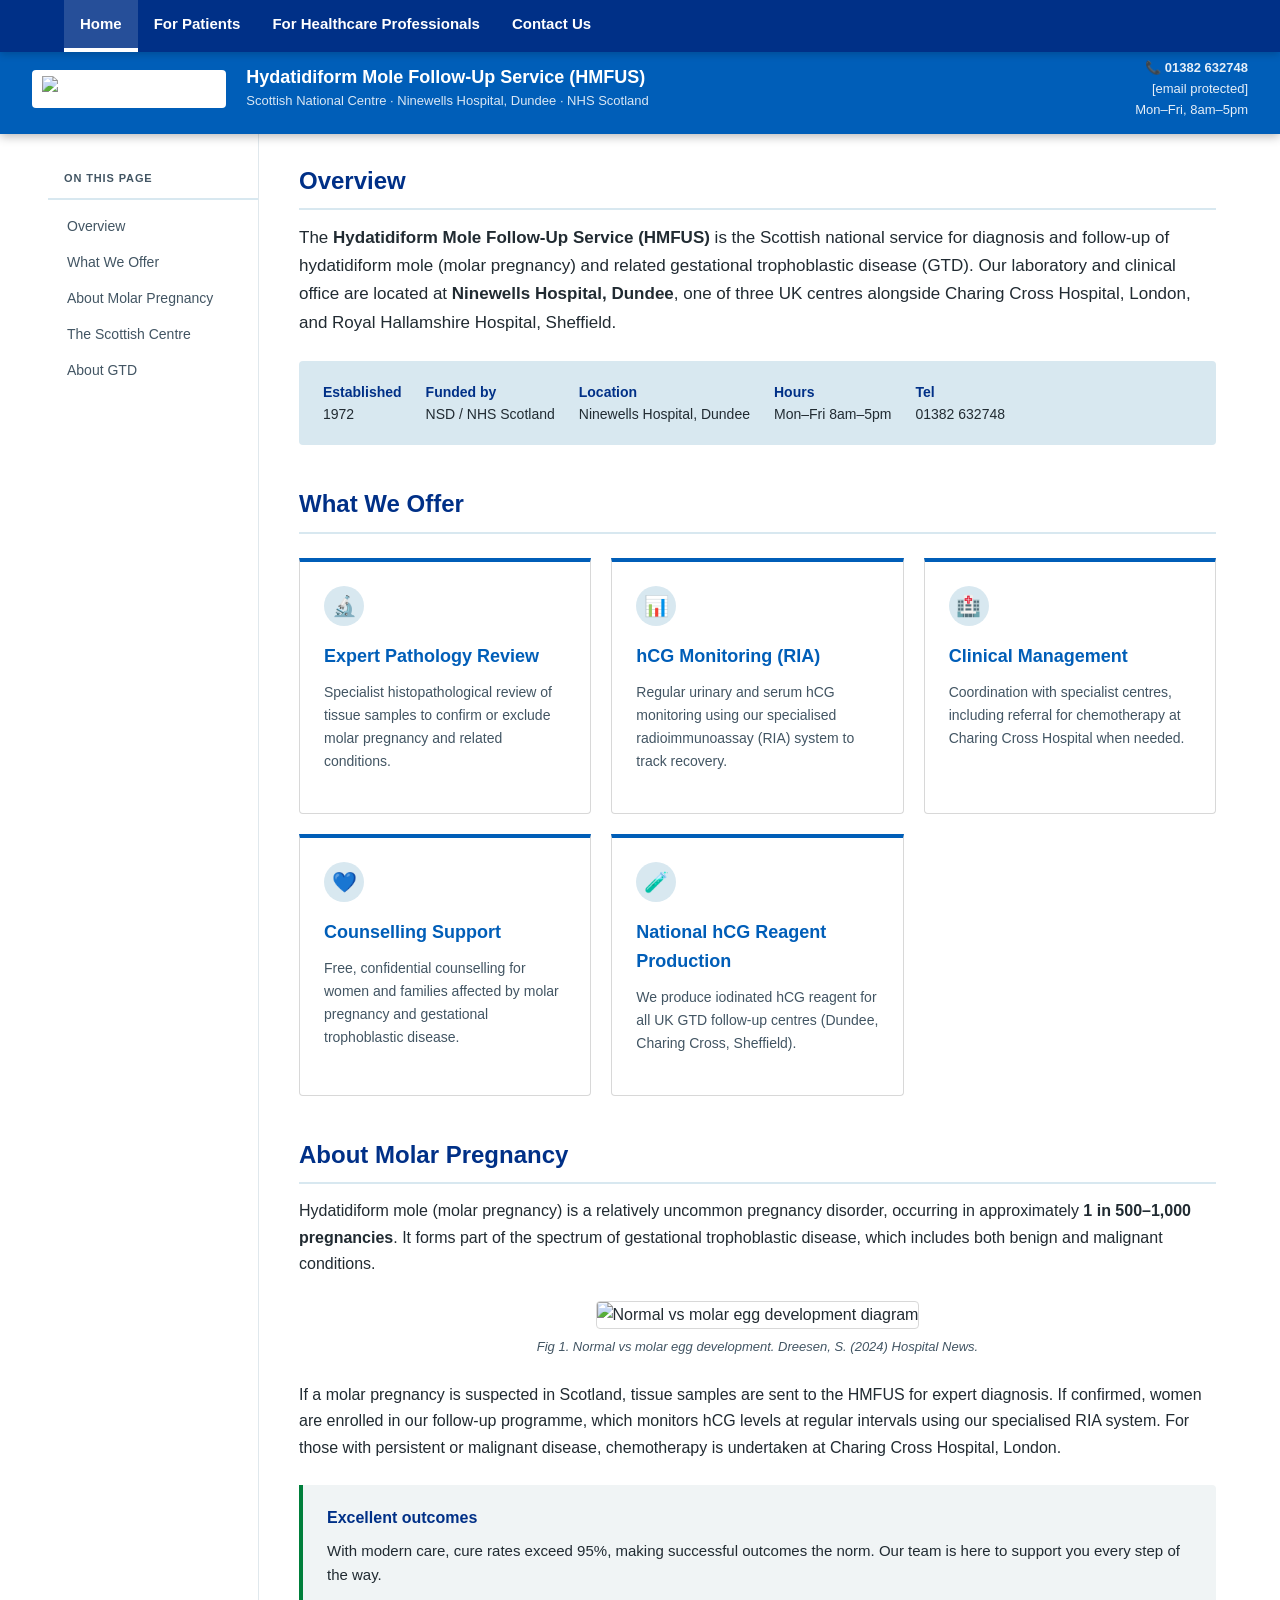
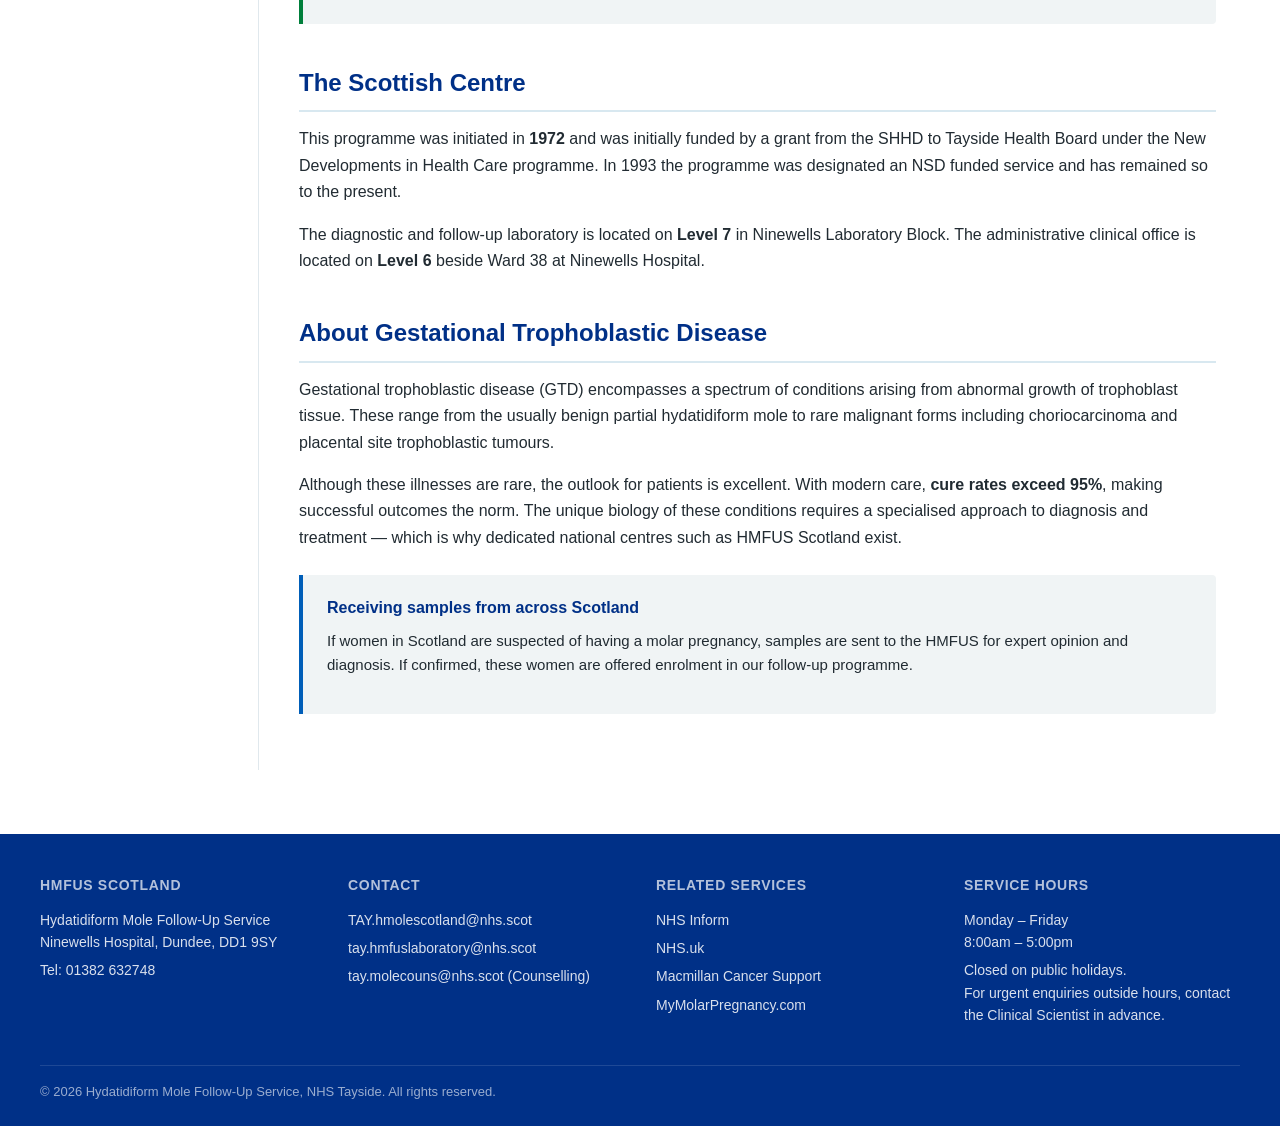
==== index.html @ 9d1f24ee "Add files via upload" ====
<!DOCTYPE html>
<html lang="en">
<head>
  <meta charset="UTF-8">
  <meta name="viewport" content="width=device-width, initial-scale=1.0">
  <title>Hydatidiform Mole Follow-Up Service (HMFUS) – NHS Scotland</title>
  <link rel="stylesheet" href="style.css">
  <style>
    body { padding-top: 0; }
    html, body { height: auto; overflow: auto; }

    /* ── FIXED HERO BANNER ── */
    .home-hero {
      position: fixed;
      top: 44px; /* sits below nav bar only */
      left: 0;
      right: 0;
      z-index: 200;
      background: var(--nhs-blue);
      color: white;
      padding: 14px 32px;
      display: flex;
      align-items: center;
      gap: 20px;
      box-shadow: 0 2px 10px rgba(0,0,0,0.3);
    }
    .home-hero__logo img {
      height: 52px;
      background: white;
      padding: 6px 10px;
      border-radius: 4px;
    }
    .home-hero__text h1 { font-size: 18px; font-weight: 700; line-height: 1.2; margin-bottom: 2px; }
    .home-hero__text p { font-size: 13px; opacity: 0.85; margin: 0; }
    .home-hero__contact {
      margin-left: auto;
      text-align: right;
      font-size: 13px;
      opacity: 0.9;
      white-space: nowrap;
    }
    .home-hero__contact a { color: white; text-decoration: none; }
    .home-hero__contact a:hover { text-decoration: underline; }

    /* Spacer below both fixed bars */
    .home-hero-spacer { height: 130px; }

    /* ── MAIN LAYOUT ── */
    .home-body {
      display: flex;
      align-items: flex-start;
      max-width: 1200px;
      margin: 0 auto;
      padding: 0 24px 64px 8px;
    }

    /* ── STICKY SIDENAV (same style as patients/professionals) ── */
    .home-sidenav {
      width: 210px;
      flex-shrink: 0;
      position: sticky;
      top: 150px; /* below fixed nav + hero */
      align-self: flex-start;
      padding: 20px 0;
    }
    .home-sidenav__label {
      font-size: 11px;
      font-weight: 700;
      text-transform: uppercase;
      letter-spacing: 0.08em;
      color: var(--nhs-dark-grey);
      padding: 0 16px 10px;
      border-bottom: 2px solid var(--nhs-light-blue);
      margin-bottom: 8px;
    }
    .home-sidenav a {
      display: block;
      padding: 9px 16px;
      font-size: 14px;
      font-weight: 500;
      color: var(--nhs-dark-grey);
      text-decoration: none;
      border-left: 3px solid transparent;
      transition: all 0.15s;
      line-height: 1.3;
    }
    .home-sidenav a:hover {
      color: var(--nhs-blue);
      background: var(--nhs-pale-grey);
      border-left-color: var(--nhs-light-blue);
    }
    .home-sidenav a.active {
      color: var(--nhs-blue);
      font-weight: 700;
      border-left-color: var(--nhs-blue);
      background: var(--nhs-light-blue);
    }

    /* ── SCROLLING CONTENT ── */
    .home-main {
      flex: 1;
      min-width: 0;
      padding: 32px 0 32px 40px;
      border-left: 1px solid #e0e8ed;
    }
    .home-main h2 {
      font-size: 24px;
      color: var(--nhs-dark-blue);
      font-weight: 700;
      margin: 40px 0 14px;
      padding-bottom: 8px;
      border-bottom: 2px solid var(--nhs-light-blue);
      scroll-margin-top: 160px;
    }
    .home-main h2:first-of-type { margin-top: 0; }
    .home-main p { margin-bottom: 16px; line-height: 1.65; }

    /* Mobile */
    @media (max-width: 860px) {
      .home-hero { top: 40px; padding: 12px 16px; flex-wrap: wrap; }
      .home-hero__logo img { height: 38px; }
      .home-hero__contact { display: none; }
      .home-hero-spacer { height: 120px; }
      .home-sidenav { display: none; }
      .home-body { padding: 0 16px 48px; }
      .home-main { padding: 24px 0; border-left: none; }
    }
  </style>
</head>
<body>

<div id="nhs-header-placeholder" data-page="index.html"></div>

<!-- FIXED HERO BANNER -->
<div class="home-hero">
  <div class="home-hero__logo">
    <img src="images/image1.png" alt="HMFUS Scotland logo">
  </div>
  <div class="home-hero__text">
    <h1>Hydatidiform Mole Follow-Up Service (HMFUS)</h1>
    <p>Scottish National Centre &middot; Ninewells Hospital, Dundee &middot; NHS Scotland</p>
  </div>
  <div class="home-hero__contact">
    <strong>📞 01382 632748</strong><br>
    <a href="/cdn-cgi/l/email-protection#3561746c1b5d585a595046565a4159545b51755b5d461b46565a41"><span class="__cf_email__" data-cfemail="2d796c740345404241485e4e4259414c43496d43455e035e4e4259">[email&#160;protected]</span></a><br>
    Mon–Fri, 8am–5pm
  </div>
</div>

<div class="home-hero-spacer"></div>

<div class="home-body">

  <!-- STICKY SIDENAV -->
  <nav class="home-sidenav">
    <div class="home-sidenav__label">On this page</div>
    <a href="#overview">Overview</a>
    <a href="#what-we-offer">What We Offer</a>
    <a href="#about-molar">About Molar Pregnancy</a>
    <a href="#scottish-centre">The Scottish Centre</a>
    <a href="#gtd">About GTD</a>
  </nav>

  <!-- SCROLLING CONTENT -->
  <main class="home-main">

    <h2 id="overview">Overview</h2>
    <p style="font-size:17px;">
      The <strong>Hydatidiform Mole Follow-Up Service (HMFUS)</strong> is the Scottish national service for diagnosis and follow-up of hydatidiform mole (molar pregnancy) and related gestational trophoblastic disease (GTD). Our laboratory and clinical office are located at <strong>Ninewells Hospital, Dundee</strong>, one of three UK centres alongside Charing Cross Hospital, London, and Royal Hallamshire Hospital, Sheffield.
    </p>

    <div class="nhs-info-strip">
      <div class="nhs-info-strip__item"><strong>Established</strong> 1972</div>
      <div class="nhs-info-strip__item"><strong>Funded by</strong> NSD / NHS Scotland</div>
      <div class="nhs-info-strip__item"><strong>Location</strong> Ninewells Hospital, Dundee</div>
      <div class="nhs-info-strip__item"><strong>Hours</strong> Mon–Fri 8am–5pm</div>
      <div class="nhs-info-strip__item"><strong>Tel</strong> 01382 632748</div>
    </div>

    <h2 id="what-we-offer">What We Offer</h2>
    <div class="nhs-card-grid">
      <div class="nhs-card">
        <div class="nhs-card__icon">🔬</div>
        <h3>Expert Pathology Review</h3>
        <p>Specialist histopathological review of tissue samples to confirm or exclude molar pregnancy and related conditions.</p>
      </div>
      <div class="nhs-card">
        <div class="nhs-card__icon">📊</div>
        <h3>hCG Monitoring (RIA)</h3>
        <p>Regular urinary and serum hCG monitoring using our specialised radioimmunoassay (RIA) system to track recovery.</p>
      </div>
      <div class="nhs-card">
        <div class="nhs-card__icon">🏥</div>
        <h3>Clinical Management</h3>
        <p>Coordination with specialist centres, including referral for chemotherapy at Charing Cross Hospital when needed.</p>
      </div>
      <div class="nhs-card">
        <div class="nhs-card__icon">💙</div>
        <h3>Counselling Support</h3>
        <p>Free, confidential counselling for women and families affected by molar pregnancy and gestational trophoblastic disease.</p>
      </div>
      <div class="nhs-card">
        <div class="nhs-card__icon">🧪</div>
        <h3>National hCG Reagent Production</h3>
        <p>We produce iodinated hCG reagent for all UK GTD follow-up centres (Dundee, Charing Cross, Sheffield).</p>
      </div>
    </div>

    <h2 id="about-molar">About Molar Pregnancy</h2>
    <p>Hydatidiform mole (molar pregnancy) is a relatively uncommon pregnancy disorder, occurring in approximately <strong>1 in 500–1,000 pregnancies</strong>. It forms part of the spectrum of gestational trophoblastic disease, which includes both benign and malignant conditions.</p>

    <div class="nhs-image-block">
      <figure>
        <img src="images/image2.png" alt="Normal vs molar egg development diagram" style="max-width:560px;">
        <figcaption>Fig 1. Normal vs molar egg development. <em>Dreesen, S. (2024) Hospital News.</em></figcaption>
      </figure>
    </div>

    <p>If a molar pregnancy is suspected in Scotland, tissue samples are sent to the HMFUS for expert diagnosis. If confirmed, women are enrolled in our follow-up programme, which monitors hCG levels at regular intervals using our specialised RIA system. For those with persistent or malignant disease, chemotherapy is undertaken at Charing Cross Hospital, London.</p>

    <div class="nhs-callout nhs-callout--green">
      <h4>Excellent outcomes</h4>
      <p>With modern care, cure rates exceed 95%, making successful outcomes the norm. Our team is here to support you every step of the way.</p>
    </div>

    <h2 id="scottish-centre">The Scottish Centre</h2>
    <p>This programme was initiated in <strong>1972</strong> and was initially funded by a grant from the SHHD to Tayside Health Board under the New Developments in Health Care programme. In 1993 the programme was designated an NSD funded service and has remained so to the present.</p>
    <p>The diagnostic and follow-up laboratory is located on <strong>Level 7</strong> in Ninewells Laboratory Block. The administrative clinical office is located on <strong>Level 6</strong> beside Ward 38 at Ninewells Hospital.</p>

    <h2 id="gtd">About Gestational Trophoblastic Disease</h2>
    <p>Gestational trophoblastic disease (GTD) encompasses a spectrum of conditions arising from abnormal growth of trophoblast tissue. These range from the usually benign partial hydatidiform mole to rare malignant forms including choriocarcinoma and placental site trophoblastic tumours.</p>
    <p>Although these illnesses are rare, the outlook for patients is excellent. With modern care, <strong>cure rates exceed 95%</strong>, making successful outcomes the norm. The unique biology of these conditions requires a specialised approach to diagnosis and treatment — which is why dedicated national centres such as HMFUS Scotland exist.</p>

    <div class="nhs-callout">
      <h4>Receiving samples from across Scotland</h4>
      <p>If women in Scotland are suspected of having a molar pregnancy, samples are sent to the HMFUS for expert opinion and diagnosis. If confirmed, these women are offered enrolment in our follow-up programme.</p>
    </div>

  </main>
</div>

<div id="nhs-footer-placeholder"></div>
<script data-cfasync="false" src="/cdn-cgi/scripts/5c5dd728/cloudflare-static/email-decode.min.js"></script><script src="components.js"></script>

<script>
  // Adjust spacer to match actual fixed nav + hero height
  function adjustHeroSpacer() {
    var nav = document.getElementById('nhs-header-placeholder');
    var hero = document.querySelector('.home-hero');
    var spacer = document.querySelector('.home-hero-spacer');
    if (nav && hero && spacer) spacer.style.height = (nav.offsetHeight + hero.offsetHeight) + 'px';
  }
  window.addEventListener('load', adjustHeroSpacer);
  window.addEventListener('resize', adjustHeroSpacer);

  // Scroll-spy
  (function() {
    var sections = ['overview','what-we-offer','about-molar','scottish-centre','gtd'];
    var navLinks = {};
    sections.forEach(function(id) {
      navLinks[id] = document.querySelector('.home-sidenav a[href="#' + id + '"]');
    });
    function onScroll() {
      var offset = 170;
      var current = sections[0];
      sections.forEach(function(id) {
        var el = document.getElementById(id);
        if (el && el.getBoundingClientRect().top <= offset) current = id;
      });
      sections.forEach(function(id) {
        if (navLi
---- style.css ----
/* NHS-style design for HMFUS */
:root {
  --nhs-blue: #005eb8;
  --nhs-dark-blue: #003087;
  --nhs-mid-blue: #0072ce;
  --nhs-light-blue: #d8e8f0;
  --nhs-green: #007f3b;
  --nhs-white: #ffffff;
  --nhs-pale-grey: #f0f4f5;
  --nhs-mid-grey: #aeb7bd;
  --nhs-dark-grey: #425563;
  --nhs-black: #212b32;
  --font: 'Frutiger', 'Arial', sans-serif;
}

* { box-sizing: border-box; margin: 0; padding: 0; }

body {
  font-family: var(--font);
  font-size: 16px;
  line-height: 1.6;
  color: var(--nhs-black);
  background: var(--nhs-white);
  padding-top: 112px; /* clears the fixed header+nav on all pages */
}

/* ── FIXED HEADER WRAPPER (applies to all pages) ── */
#nhs-header-placeholder {
  position: fixed;
  top: 0;
  left: 0;
  right: 0;
  z-index: 1000;
  box-shadow: 0 2px 8px rgba(0,0,0,0.2);
}

/* ── TOP HEADER ── */
.nhs-header {
  background: var(--nhs-blue);
  padding: 0;
}
.nhs-header__inner {
  max-width: 1200px;
  margin: 0 auto;
  padding: 12px 24px;
  display: flex;
  align-items: center;
  justify-content: space-between;
  flex-wrap: wrap;
  gap: 12px;
}
.nhs-header__logo img {
  height: 48px;
  width: auto;
}
.nhs-header__org-name {
  color: white;
  font-size: 22px;
  font-weight: 700;
  line-height: 1.2;
  text-decoration: none;
}
.nhs-header__org-name span {
  display: block;
  font-size: 13px;
  font-weight: 400;
  opacity: 0.85;
}
.nhs-header__contact {
  color: white;
  font-size: 13px;
  text-align: right;
  opacity: 0.9;
}
.nhs-header__contact a {
  color: white;
  text-decoration: none;
}
.nhs-header__contact a:hover { text-decoration: underline; }

/* ── NAV ── */
.nhs-nav {
  background: var(--nhs-dark-blue);
}
.nhs-nav__inner {
  max-width: 1200px;
  margin: 0 auto;
  padding: 0 24px;
  display: flex;
  flex-wrap: wrap;
  gap: 0;
}
.nhs-nav a {
  color: white;
  text-decoration: none;
  font-size: 15px;
  font-weight: 600;
  padding: 12px 16px;
  display: inline-block;
  border-bottom: 4px solid transparent;
  transition: background 0.15s, border-color 0.15s;
}
.nhs-nav a:hover {
  background: rgba(255,255,255,0.1);
  border-bottom-color: rgba(255,255,255,0.5);
}
.nhs-nav a.active {
  background: rgba(255,255,255,0.15);
  border-bottom-color: white;
}

/* Sub-nav for inner pages */
.nhs-subnav {
  background: var(--nhs-light-blue);
  border-bottom: 2px solid var(--nhs-blue);
}
/* Pages with a subnav need extra padding to clear it (~44px subnav height) */
.nhs-subnav + .nhs-breadcrumb,
.nhs-subnav ~ .nhs-breadcrumb {
  margin-top: 44px;
}
.nhs-subnav__inner {
  max-width: 1200px;
  margin: 0 auto;
  padding: 0 24px;
  display: flex;
  flex-wrap: wrap;
}
.nhs-subnav a {
  color: var(--nhs-dark-blue);
  text-decoration: none;
  font-size: 14px;
  font-weight: 600;
  padding: 10px 14px;
  display: inline-block;
  border-bottom: 3px solid transparent;
}
.nhs-subnav a:hover { border-bottom-color: var(--nhs-blue); }
.nhs-subnav a.active { border-bottom-color: var(--nhs-blue); color: var(--nhs-blue); }

/* ── HERO BANNER ── */
.nhs-hero {
  background: var(--nhs-blue);
  color: white;
  padding: 48px 24px;
}
.nhs-hero__inner {
  max-width: 1200px;
  margin: 0 auto;
  display: grid;
  grid-template-columns: 1fr auto;
  gap: 32px;
  align-items: center;
}
.nhs-hero h1 {
  font-size: 36px;
  font-weight: 700;
  line-height: 1.2;
  margin-bottom: 12px;
}
.nhs-hero p {
  font-size: 18px;
  opacity: 0.9;
  max-width: 600px;
}
.nhs-hero__logo-box img {
  max-width: 240px;
  background: white;
  padding: 12px;
  border-radius: 4px;
}

/* ── PAGE CONTENT ── */
.nhs-page-header {
  background: var(--nhs-pale-grey);
  border-bottom: 4px solid var(--nhs-blue);
  padding: 32px 24px;
}
.nhs-page-header__inner {
  max-width: 1200px;
  margin: 0 auto;
}
.nhs-page-header h1 {
  font-size: 32px;
  color: var(--nhs-dark-blue);
  font-weight: 700;
}

.nhs-breadcrumb {
  background: var(--nhs-white);
  border-bottom: 1px solid #d8d8d8;
  padding: 8px 24px;
  font-size: 14px;
}
.nhs-breadcrumb__inner {
  max-width: 1200px;
  margin: 0 auto;
}
.nhs-breadcrumb a { color: var(--nhs-blue); text-decoration: none; }
.nhs-breadcrumb a:hover { text-decoration: underline; }
.nhs-breadcrumb span { color: var(--nhs-dark-grey); margin: 0 6px; }

/* ── MAIN LAYOUT ── */
.nhs-main {
  max-width: 1200px;
  margin: 0 auto;
  padding: 40px 16px 64px 0;
}
.nhs-main--two-col {
  display: grid;
  grid-template-columns: 1fr 280px;
  gap: 40px;
}
.nhs-sidebar {
  position: sticky;
  top: 24px;
  align-self: start;
}

/* ── CONTENT ELEMENTS ── */
.nhs-main h2 {
  font-size: 24px;
  color: var(--nhs-dark-blue);
  font-weight: 700;
  margin: 32px 0 12px;
  padding-bottom: 8px;
  border-bottom: 2px solid var(--nhs-light-blue);
}
.nhs-main h3 {
  font-size: 20px;
  color: var(--nhs-dark-blue);
  font-weight: 700;
  margin: 24px 0 10px;
}
.nhs-main h4 {
  font-size: 17px;
  font-weight: 700;
  margin: 20px 0 8px;
}
.nhs-main p { margin-bottom: 16px; }
.nhs-main ul, .nhs-main ol {
  margin: 0 0 16px 24px;
}
.nhs-main li { margin-bottom: 6px; }

/* ── CARDS ── */
.nhs-card-grid {
  display: grid;
  grid-template-columns: repeat(auto-fill, minmax(280px, 1fr));
  gap: 20px;
  margin: 24px 0;
}
.nhs-card {
  background: var(--nhs-white);
  border: 1px solid #d8d8d8;
  border-top: 4px solid var(--nhs-blue);
  padding: 24px;
  border-radius: 0 0 4px 4px;
  text-decoration: none;
  color: inherit;
  display: block;
  transition: box-shadow 0.2s;
}
.nhs-card:hover { box-shadow: 0 4px 16px rgba(0,0,0,0.12); }
.nhs-card h3 {
  color: var(--nhs-blue);
  font-size: 18px;
  margin: 0 0 10px;
  border: none;
  padding: 0;
}
.nhs-card p { font-size: 14px; margin: 0; color: var(--nhs-dark-grey); }
.nhs-card .nhs-card__arrow {
  display: inline-block;
  margin-top: 12px;
  color: var(--nhs-blue);
  font-weight: 700;
  font-size: 14px;
}
.nhs-card__icon {
  width: 40px;
  height: 40px;
  background: var(--nhs-light-blue);
  border-radius: 50%;
  display: flex;
  align-items: center;
  justify-content: center;
  margin-bottom: 16px;
  font-size: 20px;
}

/* ── CALLOUT BOXES ── */
.nhs-callout {
  background: var(--nhs-pale-grey);
  border-left: 4px solid var(--nhs-blue);
  padding: 20px 24px;
  margin: 24px 0;
  border-radius: 0 4px 4px 0;
}
.nhs-callout--green { border-left-color: var(--nhs-green); }
.nhs-callout--yellow { border-left-color: #ffb81c; }
.nhs-callout h4 { margin: 0 0 8px; color: var(--nhs-dark-blue); }
.nhs-callout p { margin: 0; font-size: 15px; }

/* ── INFO STRIP ── */
.nhs-info-strip {
  background: var(--nhs-light-blue);
  padding: 20px 24px;
  margin: 24px 0;
  border-radius: 4px;
  display: flex;
  gap: 24px;
  flex-wrap: wrap;
}
.nhs-info-strip__item {
  font-size: 14px;
}
.nhs-info-strip__item strong { display: block; color: var(--nhs-dark-blue); }

/* ── TABLE ── */
.nhs-table { width: 100%; border-collapse: collapse; margin: 20px 0; font-size: 15px; }
.nhs-table th {
  background: var(--nhs-blue);
  color: white;
  text-align: left;
  padding: 10px 14px;
  font-weight: 600;
}
.nhs-table td { padding: 10px 14px; border-bottom: 1px solid #d8d8d8; }
.nhs-table tr:nth-child(even) td { background: var(--nhs-pale-grey); }

/* ── IMAGES ── */
.nhs-image-block {
  margin: 24px 0;
  text-align: center;
}
.nhs-image-block img {
  max-width: 100%;
  border: 1px solid #d8d8d8;
  border-radius: 4px;
}
.nhs-image-block figcaption {
  font-size: 13px;
  color: var(--nhs-dark-grey);
  margin-top: 8px;
  font-style: italic;
}
.nhs-image-row {
  display: flex;
  gap: 16px;
  margin: 24px 0;
  justify-content: center;
  flex-wrap: wrap;
}
.nhs-image-row figure {
  flex: 1;
  min-width: 220px;
  max-width: 320px;
  text-align: center;
}
.nhs-image-row img {
  width: 100%;
  border: 1px solid #d8d8d8;
  border-radius: 4px;
}
.nhs-image-row figcaption { font-size: 13px; color: var(--nhs-dark-grey); font-style: italic; margin-top: 6px; }

/* ── SIDEBAR WIDGETS ── */
.nhs-sidebar-box {
  background: var(--nhs-pale-grey);
  border: 1px solid #d8d8d8;
  border-top: 4px solid var(--nhs-blue);
  padding: 20px;
  margin-bottom: 20px;
  border-radius: 0 0 4px 4px;
}
.nhs-sidebar-box h3 {
  font-size: 16px;
  color: var(--nhs-dark-blue);
  margin: 0 0 12px;
  border: none;
  padding: 0;
}
.nhs-sidebar-box ul { margin: 0; padding-left: 18px; }
.nhs-sidebar-box li { font-size: 14px; margin-bottom: 8px; }
.nhs-sidebar-box a { color: var(--nhs-blue); text-decoration: none; }
.nhs-sidebar-box a:hover { text-decoration: underline; }
.nhs-sidebar-box p { font-size: 14px; margin-bottom: 8px; }
.nhs-sidebar-box strong { color: var(--nhs-dark-blue); }

/* ── FAQ ACCORDION ── */
.nhs-faq { margin: 16px 0; }
.nhs-faq details {
  border: 1px solid #d8d8d8;
  border-radius: 4px;
  margin-bottom: 8px;
  overflow: hidden;
}
.nhs-faq summary {
  background: var(--nhs-pale-grey);
  padding: 14px 20px;
  cursor: pointer;
  font-weight: 600;
  font-size: 15px;
  color: var(--nhs-dark-blue);
  list-style: none;
  display: flex;
  justify-content: space-between;
  align-items: center;
}
.nhs-faq summary::after { content: '+'; font-size: 20px; color: var(--nhs-blue); }
.nhs-faq details[open] summary::after { content: '−'; }
.nhs-faq summary:hover { background: var(--nhs-light-blue); }
.nhs-faq .faq-answer { padding: 16px 20px; font-size: 15px; }
.nhs-faq .faq-answer p { margin-bottom: 10px; }
.nhs-faq .faq-answer ul { padding-left: 20px; }

/* ── PAGE-ON-PAGE NAV ── */
.nhs-contents {
  background: var(--nhs-pale-grey);
  border: 1px solid #d8d8d8;
  padding: 20px 24px;
  margin-bottom: 32px;
  border-radius: 4px;
  display: inline-block;
  min-width: 280px;
}
.nhs-contents h2 { font-size: 16px; margin: 0 0 10px; border: none; padding: 0; }
.nhs-contents ol { padding-left: 20px; margin: 0; }
.nhs-contents li { font-size: 14px; margin-bottom: 5px; }
.nhs-contents a { color: var(--nhs-blue); text-decoration: none; }
.nhs-contents a:hover { text-decoration: underline; }

/* ── FOOTER ── */
.nhs-footer {
  background: var(--nhs-dark-blue);
  color: white;
  padding: 40px 24px 24px;
  margin-top: 0;
}
.nhs-footer__inner {
  max-width: 1200px;
  margin: 0 auto;
  display: grid;
  grid-template-columns: repeat(auto-fill, minmax(220px, 1fr));
  gap: 32px;
  margin-bottom: 32px;
}
.nhs-footer h4 { font-size: 14px; text-transform: uppercase; letter-spacing: 0.05em; opacity: 0.7; margin-bottom: 12px; }
.nhs-footer p { font-size: 14px; opacity: 0.85; line-height: 1.6; margin-bottom: 6px; }
.nhs-footer a { color: white; font-size: 14px; text-decoration: none; opacity: 0.85; display: block; margin-bottom: 6px; }
.nhs-footer a:hover { opacity: 1; text-decoration: underline; }
.nhs-footer__bottom {
  border-top: 1px solid rgba(255,255,255,0.2);
  padding-top: 16px;
  font-size: 13px;
  opacity: 0.6;
  max-width: 1200px;
  margin: 0 auto;
}

/* ── TAGS ── */
.nhs-tag {
  display: inline-block;
  background: var(--nhs-blue);
  color: white;
  font-size: 12px;
  font-weight: 700;
  padding: 2px 10px;
  border-radius: 2px;
  text-transform: uppercase;
  letter-spacing: 0.05em;
  margin-right: 8px;
}
.nhs-tag--green { background: var(--nhs-green); }

/* ── RESPONSIVE ── */
@media (max-width: 768px) {
  .nhs-hero__inner { grid-template-columns: 1fr; }
  .nhs-hero__logo-box { display: none; }
  .nhs-main--two-col { grid-template-columns: 1fr; }
  .nhs-sidebar { position: static; }
  .nhs-hero h1 { font-size: 26px; }
  .nhs-header__inner { flex-direction: column; align-items: flex-start; }
  .nhs-header__contact { text-align: left; }
}
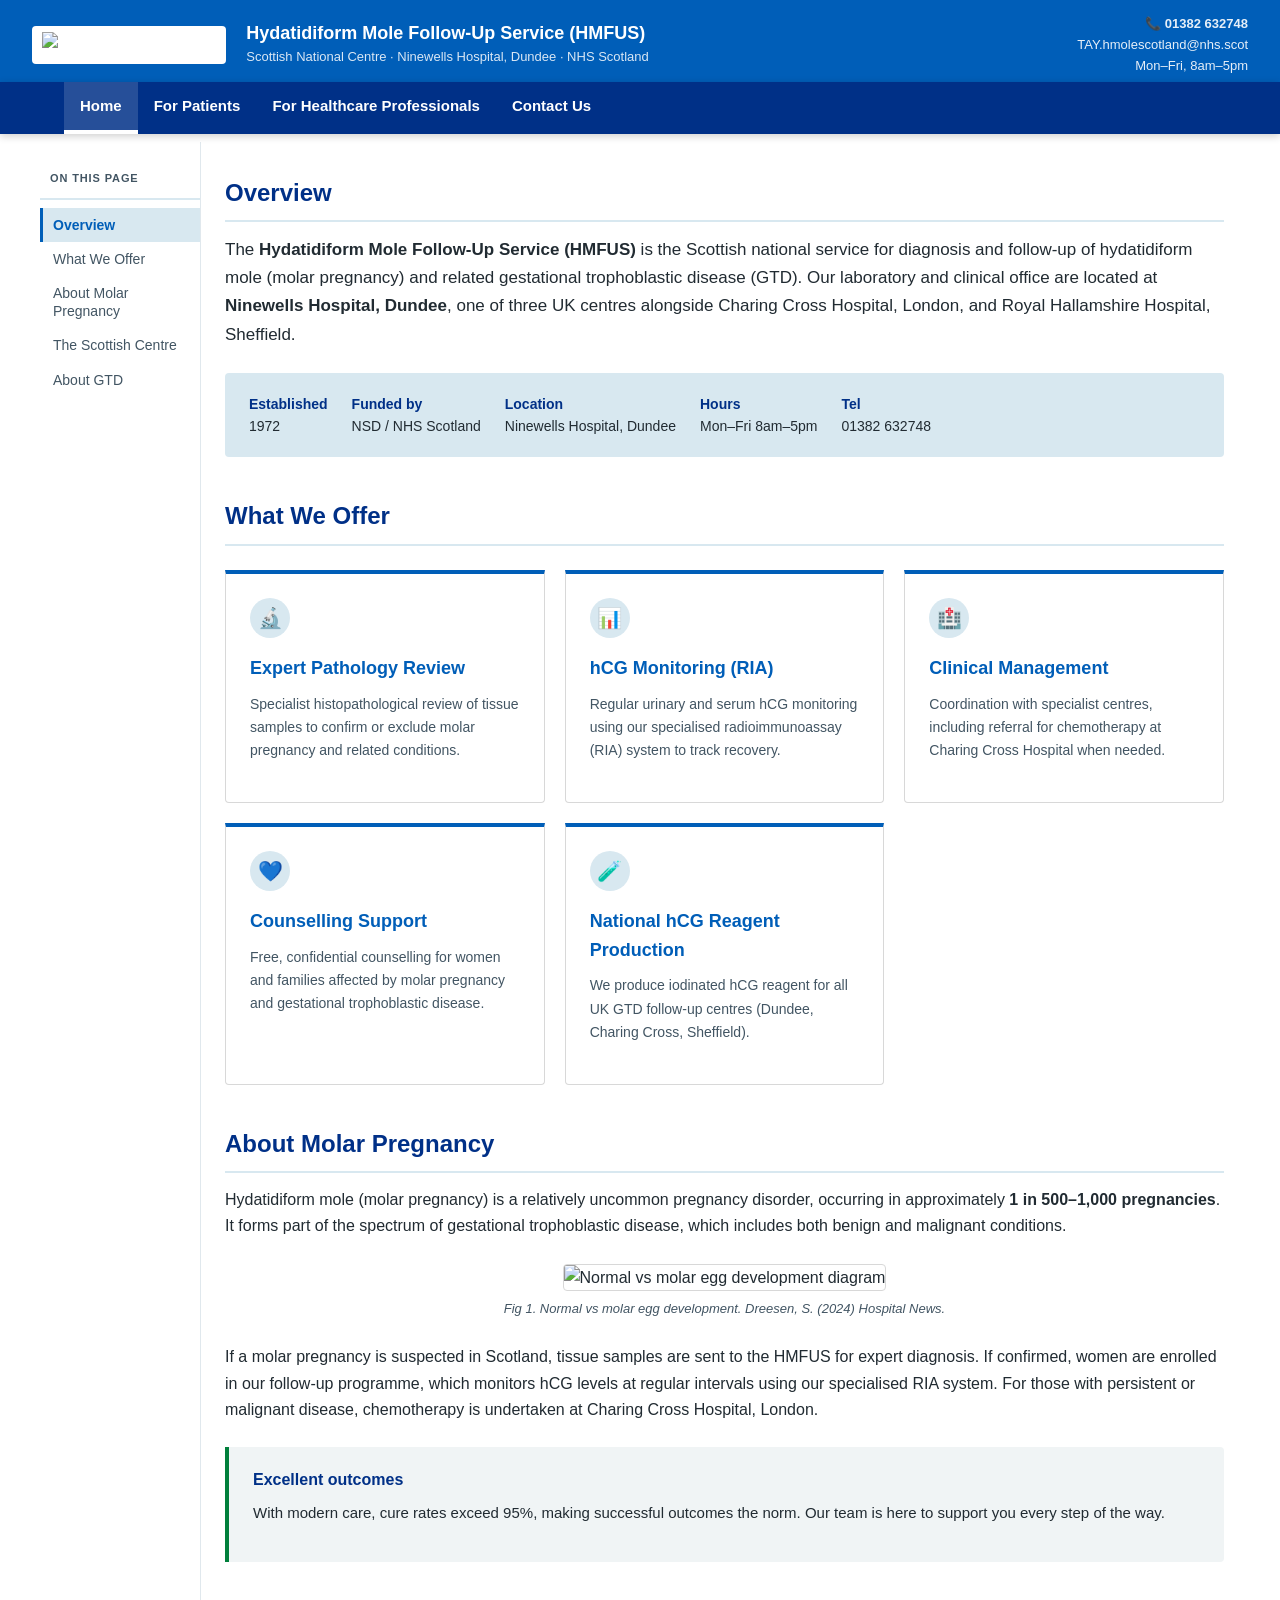
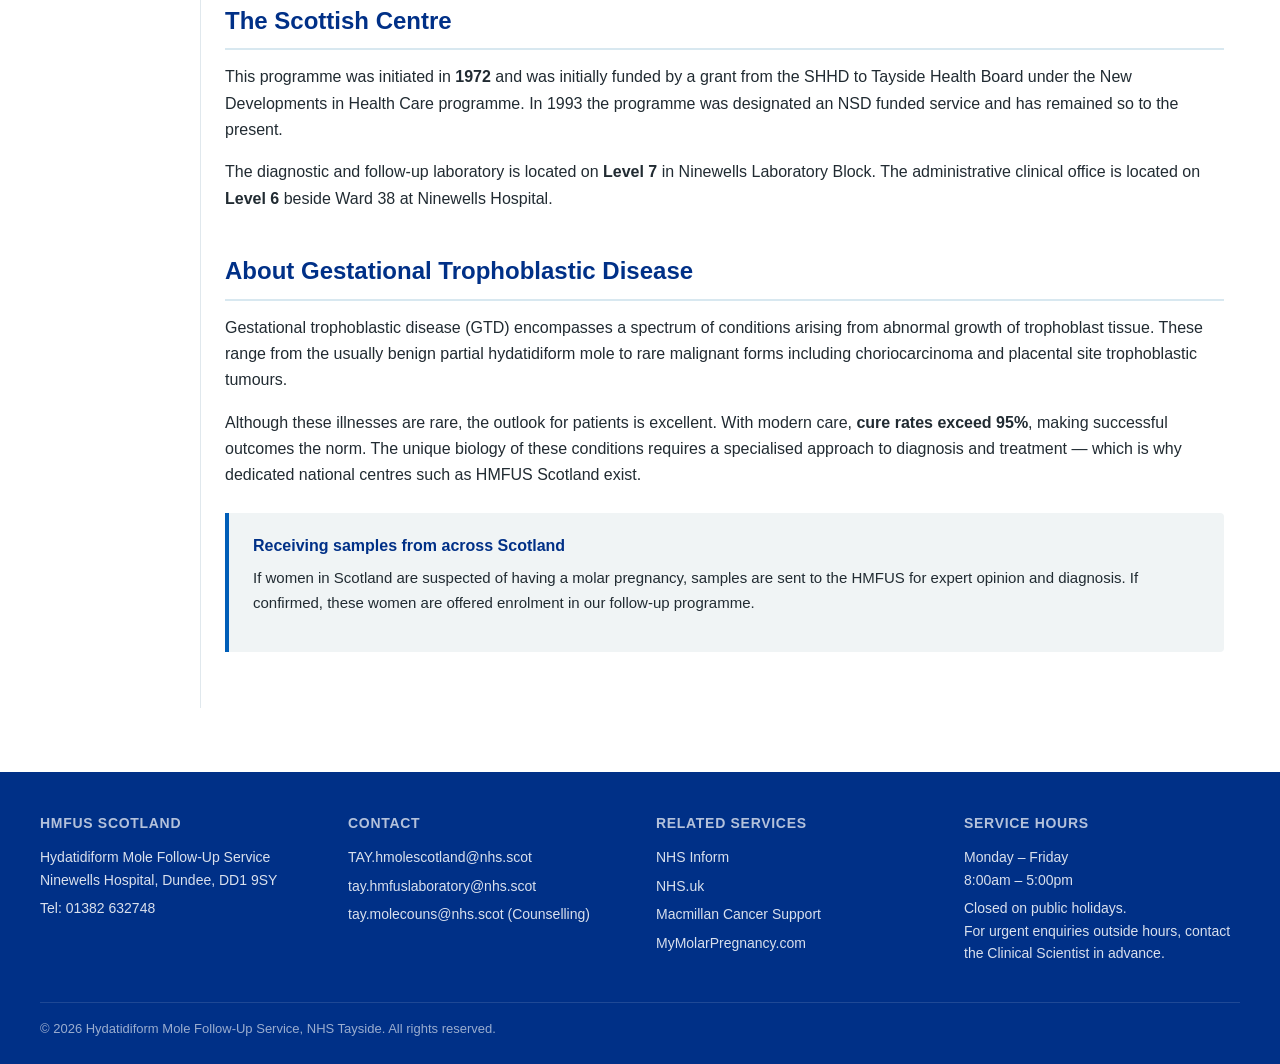
==== commit 36cac523: "Add files via upload" ====
--- a/index.html
+++ b/index.html
@@ -9,20 +9,20 @@
     body { padding-top: 0; }
     html, body { height: auto; overflow: auto; }
 
-    /* ── FIXED HERO BANNER ── */
+    /* ── HERO: fixed at very top ── */
     .home-hero {
       position: fixed;
-      top: 44px; /* sits below nav bar only */
+      top: 0;
       left: 0;
       right: 0;
-      z-index: 200;
+      z-index: 300;
       background: var(--nhs-blue);
       color: white;
       padding: 14px 32px;
       display: flex;
       align-items: center;
       gap: 20px;
-      box-shadow: 0 2px 10px rgba(0,0,0,0.3);
+      box-shadow: 0 2px 10px rgba(0,0,0,0.25);
     }
     .home-hero__logo img {
       height: 52px;
@@ -31,7 +31,7 @@
       border-radius: 4px;
     }
     .home-hero__text h1 { font-size: 18px; font-weight: 700; line-height: 1.2; margin-bottom: 2px; }
-    .home-hero__text p { font-size: 13px; opacity: 0.85; margin: 0; }
+    .home-hero__text p  { font-size: 13px; opacity: 0.85; margin: 0; }
     .home-hero__contact {
       margin-left: auto;
       text-align: right;
@@ -42,24 +42,31 @@
     .home-hero__contact a { color: white; text-decoration: none; }
     .home-hero__contact a:hover { text-decoration: underline; }
 
-    /* Spacer below both fixed bars */
+    /* ── NAV: fixed just below the hero ── */
+    /* The #nhs-header-placeholder is fixed by style.css, but on homepage
+       we need it below the hero. Override its top here. */
+    #nhs-header-placeholder {
+      top: 82px !important; /* hero height approx */
+    }
+
+    /* Spacer: hero + nav combined */
     .home-hero-spacer { height: 130px; }
 
-    /* ── MAIN LAYOUT ── */
+    /* ── LAYOUT ── */
     .home-body {
       display: flex;
       align-items: flex-start;
       max-width: 1200px;
       margin: 0 auto;
-      padding: 0 24px 64px 8px;
-    }
-
-    /* ── STICKY SIDENAV (same style as patients/professionals) ── */
+      padding: 0 16px 64px 0;
+    }
+
+    /* Sticky sidenav */
     .home-sidenav {
-      width: 210px;
+      width: 160px;
       flex-shrink: 0;
       position: sticky;
-      top: 150px; /* below fixed nav + hero */
+      top: 150px;
       align-self: flex-start;
       padding: 20px 0;
     }
@@ -69,13 +76,13 @@
       text-transform: uppercase;
       letter-spacing: 0.08em;
       color: var(--nhs-dark-grey);
-      padding: 0 16px 10px;
+      padding: 0 10px 10px;
       border-bottom: 2px solid var(--nhs-light-blue);
       margin-bottom: 8px;
     }
     .home-sidenav a {
       display: block;
-      padding: 9px 16px;
+      padding: 8px 10px;
       font-size: 14px;
       font-weight: 500;
       color: var(--nhs-dark-grey);
@@ -96,11 +103,11 @@
       background: var(--nhs-light-blue);
     }
 
-    /* ── SCROLLING CONTENT ── */
+    /* Main content */
     .home-main {
       flex: 1;
       min-width: 0;
-      padding: 32px 0 32px 40px;
+      padding: 32px 0 32px 24px;
       border-left: 1px solid #e0e8ed;
     }
     .home-main h2 {
@@ -115,9 +122,8 @@
     .home-main h2:first-of-type { margin-top: 0; }
     .home-main p { margin-bottom: 16px; line-height: 1.65; }
 
-    /* Mobile */
     @media (max-width: 860px) {
-      .home-hero { top: 40px; padding: 12px 16px; flex-wrap: wrap; }
+      .home-hero { padding: 12px 16px; flex-wrap: wrap; }
       .home-hero__logo img { height: 38px; }
       .home-hero__contact { display: none; }
       .home-hero-spacer { height: 120px; }
@@ -129,9 +135,7 @@
 </head>
 <body>
 
-<div id="nhs-header-placeholder" data-page="index.html"></div>
-
-<!-- FIXED HERO BANNER -->
+<!-- HERO: fixed at very top, above nav -->
 <div class="home-hero">
   <div class="home-hero__logo">
     <img src="images/image1.png" alt="HMFUS Scotland logo">
@@ -142,11 +146,15 @@
   </div>
   <div class="home-hero__contact">
     <strong>📞 01382 632748</strong><br>
-    <a href="/cdn-cgi/l/email-protection#3561746c1b5d585a595046565a4159545b51755b5d461b46565a41"><span class="__cf_email__" data-cfemail="2d796c740345404241485e4e4259414c43496d43455e035e4e4259">[email&#160;protected]</span></a><br>
+    <a href="mailto:TAY.hmolescotland@nhs.scot">TAY.hmolescotland@nhs.scot</a><br>
     Mon–Fri, 8am–5pm
   </div>
 </div>
 
+<!-- NAV: injected here, positioned below hero via CSS override above -->
+<div id="nhs-header-placeholder" data-page="index.html"></div>
+
+<!-- Spacer below both fixed bars -->
 <div class="home-hero-spacer"></div>
 
 <div class="home-body">
@@ -240,18 +248,24 @@
 </div>
 
 <div id="nhs-footer-placeholder"></div>
-<script data-cfasync="false" src="/cdn-cgi/scripts/5c5dd728/cloudflare-static/email-decode.min.js"></script><script src="components.js"></script>
+<script src="components.js"></script>
 
 <script>
-  // Adjust spacer to match actual fixed nav + hero height
-  function adjustHeroSpacer() {
-    var nav = document.getElementById('nhs-header-placeholder');
+  // Adjust spacer to match actual hero + nav height
+  function adjustSpacer() {
     var hero = document.querySelector('.home-hero');
+    var nav  = document.getElementById('nhs-header-placeholder');
     var spacer = document.querySelector('.home-hero-spacer');
-    if (nav && hero && spacer) spacer.style.height = (nav.offsetHeight + hero.offsetHeight) + 'px';
+    if (hero && spacer) {
+      var heroH = hero.offsetHeight;
+      var navH  = nav ? nav.offsetHeight : 44;
+      spacer.style.height = (heroH + navH) + 'px';
+      // Also push the nav placeholder down below the hero
+      if (nav) nav.style.top = heroH + 'px';
+    }
   }
-  window.addEventListener('load', adjustHeroSpacer);
-  window.addEventListener('resize', adjustHeroSpacer);
+  window.addEventListener('load', adjustSpacer);
+  window.addEventListener('resize', adjustSpacer);
 
   // Scroll-spy
   (function() {
@@ -261,11 +275,21 @@
       navLinks[id] = document.querySelector('.home-sidenav a[href="#' + id + '"]');
     });
     function onScroll() {
-      var offset = 170;
+      var offset = 160;
       var current = sections[0];
       sections.forEach(function(id) {
         var el = document.getElementById(id);
         if (el && el.getBoundingClientRect().top <= offset) current = id;
       });
       sections.forEach(function(id) {
-        if (navLi+        if (navLinks[id]) navLinks[id].classList.remove('active');
+      });
+      if (navLinks[current]) navLinks[current].classList.add('active');
+    }
+    window.addEventListener('scroll', onScroll, { passive: true });
+    onScroll();
+  })();
+</script>
+
+</body>
+</html>
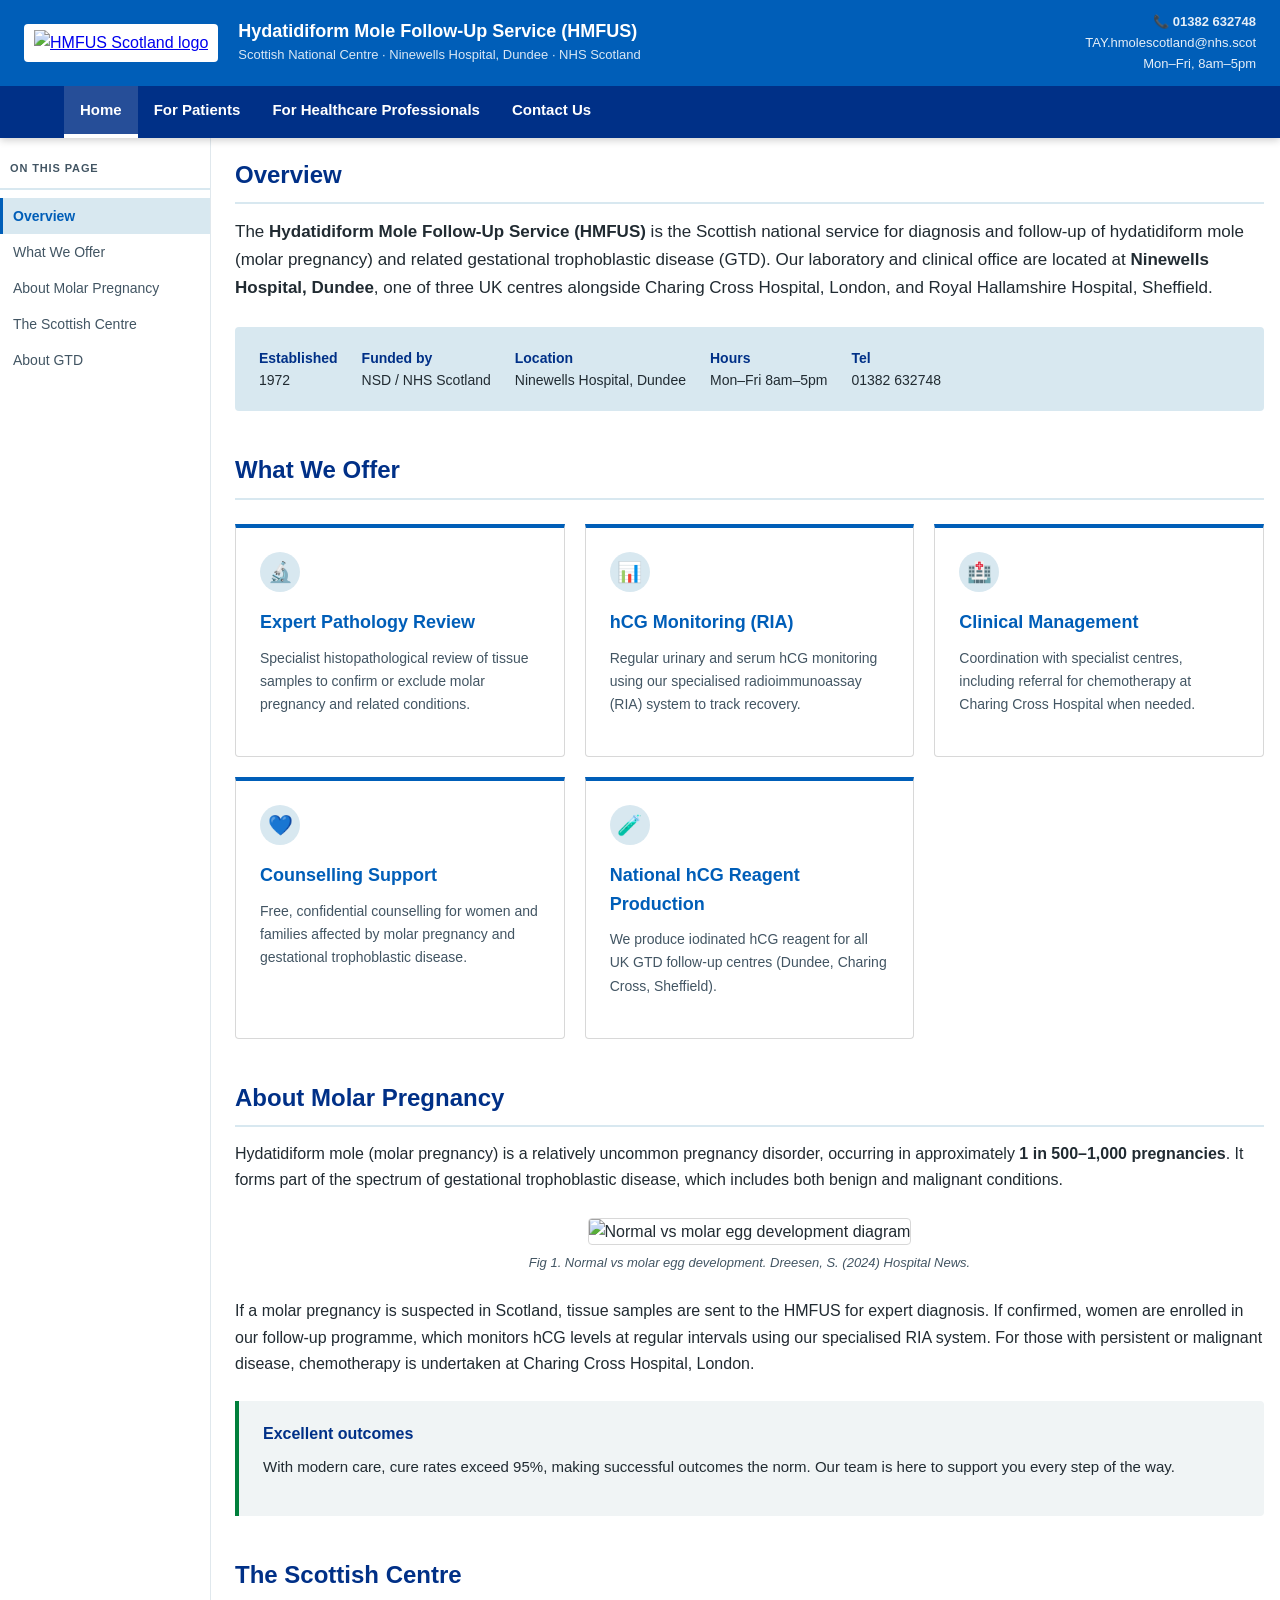
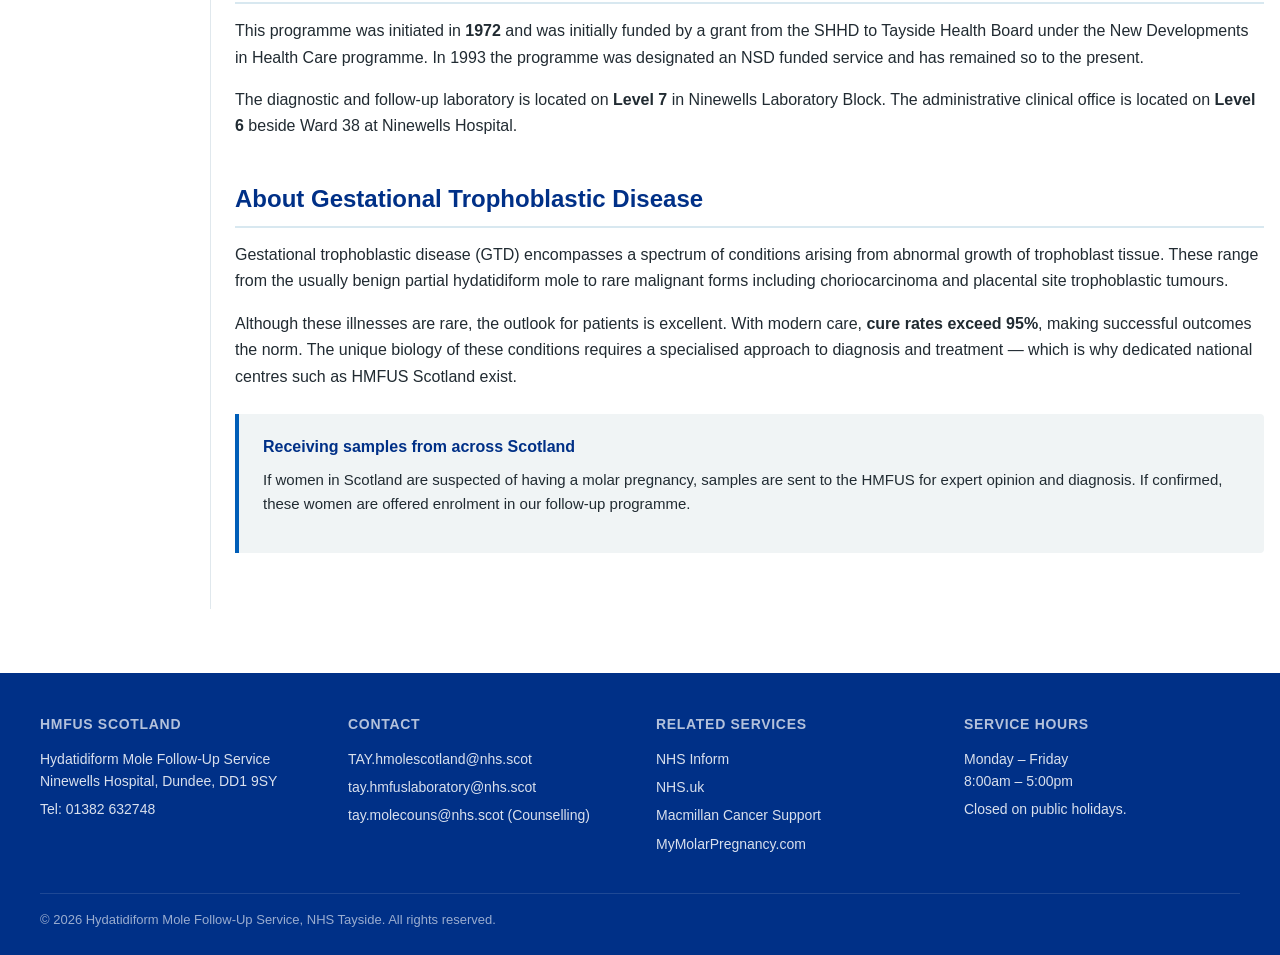
==== commit 849b8d5d: "Add files via upload" ====
--- a/index.html
+++ b/index.html
@@ -6,67 +6,21 @@
   <title>Hydatidiform Mole Follow-Up Service (HMFUS) – NHS Scotland</title>
   <link rel="stylesheet" href="style.css">
   <style>
-    body { padding-top: 0; }
-    html, body { height: auto; overflow: auto; }
-
-    /* ── HERO: fixed at very top ── */
-    .home-hero {
-      position: fixed;
-      top: 0;
-      left: 0;
-      right: 0;
-      z-index: 300;
-      background: var(--nhs-blue);
-      color: white;
-      padding: 14px 32px;
-      display: flex;
-      align-items: center;
-      gap: 20px;
-      box-shadow: 0 2px 10px rgba(0,0,0,0.25);
-    }
-    .home-hero__logo img {
-      height: 52px;
-      background: white;
-      padding: 6px 10px;
-      border-radius: 4px;
-    }
-    .home-hero__text h1 { font-size: 18px; font-weight: 700; line-height: 1.2; margin-bottom: 2px; }
-    .home-hero__text p  { font-size: 13px; opacity: 0.85; margin: 0; }
-    .home-hero__contact {
-      margin-left: auto;
-      text-align: right;
-      font-size: 13px;
-      opacity: 0.9;
-      white-space: nowrap;
-    }
-    .home-hero__contact a { color: white; text-decoration: none; }
-    .home-hero__contact a:hover { text-decoration: underline; }
-
-    /* ── NAV: fixed just below the hero ── */
-    /* The #nhs-header-placeholder is fixed by style.css, but on homepage
-       we need it below the hero. Override its top here. */
-    #nhs-header-placeholder {
-      top: 82px !important; /* hero height approx */
-    }
-
-    /* Spacer: hero + nav combined */
-    .home-hero-spacer { height: 130px; }
-
     /* ── LAYOUT ── */
     .home-body {
       display: flex;
       align-items: flex-start;
-      max-width: 1200px;
+      max-width: 1400px;
       margin: 0 auto;
       padding: 0 16px 64px 0;
     }
 
     /* Sticky sidenav */
     .home-sidenav {
-      width: 160px;
+      width: 210px;
       flex-shrink: 0;
       position: sticky;
-      top: 150px;
+      top: 140px; /* clears fixed banner (~124px) + breathing room */
       align-self: flex-start;
       padding: 20px 0;
     }
@@ -82,7 +36,7 @@
     }
     .home-sidenav a {
       display: block;
-      padding: 8px 10px;
+      padding: 9px 10px;
       font-size: 14px;
       font-weight: 500;
       color: var(--nhs-dark-grey);
@@ -117,16 +71,12 @@
       margin: 40px 0 14px;
       padding-bottom: 8px;
       border-bottom: 2px solid var(--nhs-light-blue);
-      scroll-margin-top: 160px;
+      scroll-margin-top: 140px;
     }
     .home-main h2:first-of-type { margin-top: 0; }
     .home-main p { margin-bottom: 16px; line-height: 1.65; }
 
     @media (max-width: 860px) {
-      .home-hero { padding: 12px 16px; flex-wrap: wrap; }
-      .home-hero__logo img { height: 38px; }
-      .home-hero__contact { display: none; }
-      .home-hero-spacer { height: 120px; }
       .home-sidenav { display: none; }
       .home-body { padding: 0 16px 48px; }
       .home-main { padding: 24px 0; border-left: none; }
@@ -135,31 +85,10 @@
 </head>
 <body>
 
-<!-- HERO: fixed at very top, above nav -->
-<div class="home-hero">
-  <div class="home-hero__logo">
-    <img src="images/image1.png" alt="HMFUS Scotland logo">
-  </div>
-  <div class="home-hero__text">
-    <h1>Hydatidiform Mole Follow-Up Service (HMFUS)</h1>
-    <p>Scottish National Centre &middot; Ninewells Hospital, Dundee &middot; NHS Scotland</p>
-  </div>
-  <div class="home-hero__contact">
-    <strong>📞 01382 632748</strong><br>
-    <a href="mailto:TAY.hmolescotland@nhs.scot">TAY.hmolescotland@nhs.scot</a><br>
-    Mon–Fri, 8am–5pm
-  </div>
-</div>
-
-<!-- NAV: injected here, positioned below hero via CSS override above -->
 <div id="nhs-header-placeholder" data-page="index.html"></div>
 
-<!-- Spacer below both fixed bars -->
-<div class="home-hero-spacer"></div>
-
 <div class="home-body">
 
-  <!-- STICKY SIDENAV -->
   <nav class="home-sidenav">
     <div class="home-sidenav__label">On this page</div>
     <a href="#overview">Overview</a>
@@ -169,7 +98,6 @@
     <a href="#gtd">About GTD</a>
   </nav>
 
-  <!-- SCROLLING CONTENT -->
   <main class="home-main">
 
     <h2 id="overview">Overview</h2>
@@ -249,25 +177,7 @@
 
 <div id="nhs-footer-placeholder"></div>
 <script src="components.js"></script>
-
 <script>
-  // Adjust spacer to match actual hero + nav height
-  function adjustSpacer() {
-    var hero = document.querySelector('.home-hero');
-    var nav  = document.getElementById('nhs-header-placeholder');
-    var spacer = document.querySelector('.home-hero-spacer');
-    if (hero && spacer) {
-      var heroH = hero.offsetHeight;
-      var navH  = nav ? nav.offsetHeight : 44;
-      spacer.style.height = (heroH + navH) + 'px';
-      // Also push the nav placeholder down below the hero
-      if (nav) nav.style.top = heroH + 'px';
-    }
-  }
-  window.addEventListener('load', adjustSpacer);
-  window.addEventListener('resize', adjustSpacer);
-
-  // Scroll-spy
   (function() {
     var sections = ['overview','what-we-offer','about-molar','scottish-centre','gtd'];
     var navLinks = {};
@@ -275,7 +185,7 @@
       navLinks[id] = document.querySelector('.home-sidenav a[href="#' + id + '"]');
     });
     function onScroll() {
-      var offset = 160;
+      var offset = 150;
       var current = sections[0];
       sections.forEach(function(id) {
         var el = document.getElementById(id);
@@ -290,6 +200,5 @@
     onScroll();
   })();
 </script>
-
 </body>
 </html>
--- a/style.css
+++ b/style.css
@@ -21,10 +21,10 @@
   line-height: 1.6;
   color: var(--nhs-black);
   background: var(--nhs-white);
-  padding-top: 112px; /* clears the fixed header+nav on all pages */
-}
-
-/* ── FIXED HEADER WRAPPER (applies to all pages) ── */
+  padding-top: 124px; /* clears fixed hero banner + nav */
+}
+
+/* ── FIXED HEADER WRAPPER (all pages) ── */
 #nhs-header-placeholder {
   position: fixed;
   top: 0;
@@ -34,49 +34,49 @@
   box-shadow: 0 2px 8px rgba(0,0,0,0.2);
 }
 
-/* ── TOP HEADER ── */
-.nhs-header {
+/* ── HERO BANNER (shared across all pages) ── */
+.nhs-hero-banner {
   background: var(--nhs-blue);
-  padding: 0;
-}
-.nhs-header__inner {
-  max-width: 1200px;
+  color: white;
+}
+.nhs-hero-banner__inner {
+  max-width: 1400px;
   margin: 0 auto;
   padding: 12px 24px;
   display: flex;
   align-items: center;
-  justify-content: space-between;
-  flex-wrap: wrap;
-  gap: 12px;
-}
-.nhs-header__logo img {
-  height: 48px;
-  width: auto;
-}
-.nhs-header__org-name {
-  color: white;
-  font-size: 22px;
-  font-weight: 700;
+  gap: 20px;
+}
+.nhs-hero-banner__logo img {
+  height: 52px;
+  background: white;
+  padding: 6px 10px;
+  border-radius: 4px;
+}
+.nhs-hero-banner__title {
+  display: block;
+  font-size: 18px;
+  font-weight: 700;
+  color: white;
+  text-decoration: none;
   line-height: 1.2;
-  text-decoration: none;
-}
-.nhs-header__org-name span {
-  display: block;
+  margin-bottom: 3px;
+}
+.nhs-hero-banner__title:hover { text-decoration: underline; }
+.nhs-hero-banner__text p {
   font-size: 13px;
-  font-weight: 400;
   opacity: 0.85;
-}
-.nhs-header__contact {
-  color: white;
+  margin: 0;
+}
+.nhs-hero-banner__contact {
+  margin-left: auto;
+  text-align: right;
   font-size: 13px;
-  text-align: right;
   opacity: 0.9;
-}
-.nhs-header__contact a {
-  color: white;
-  text-decoration: none;
-}
-.nhs-header__contact a:hover { text-decoration: underline; }
+  white-space: nowrap;
+}
+.nhs-hero-banner__contact a { color: white; text-decoration: none; }
+.nhs-hero-banner__contact a:hover { text-decoration: underline; }
 
 /* ── NAV ── */
 .nhs-nav {
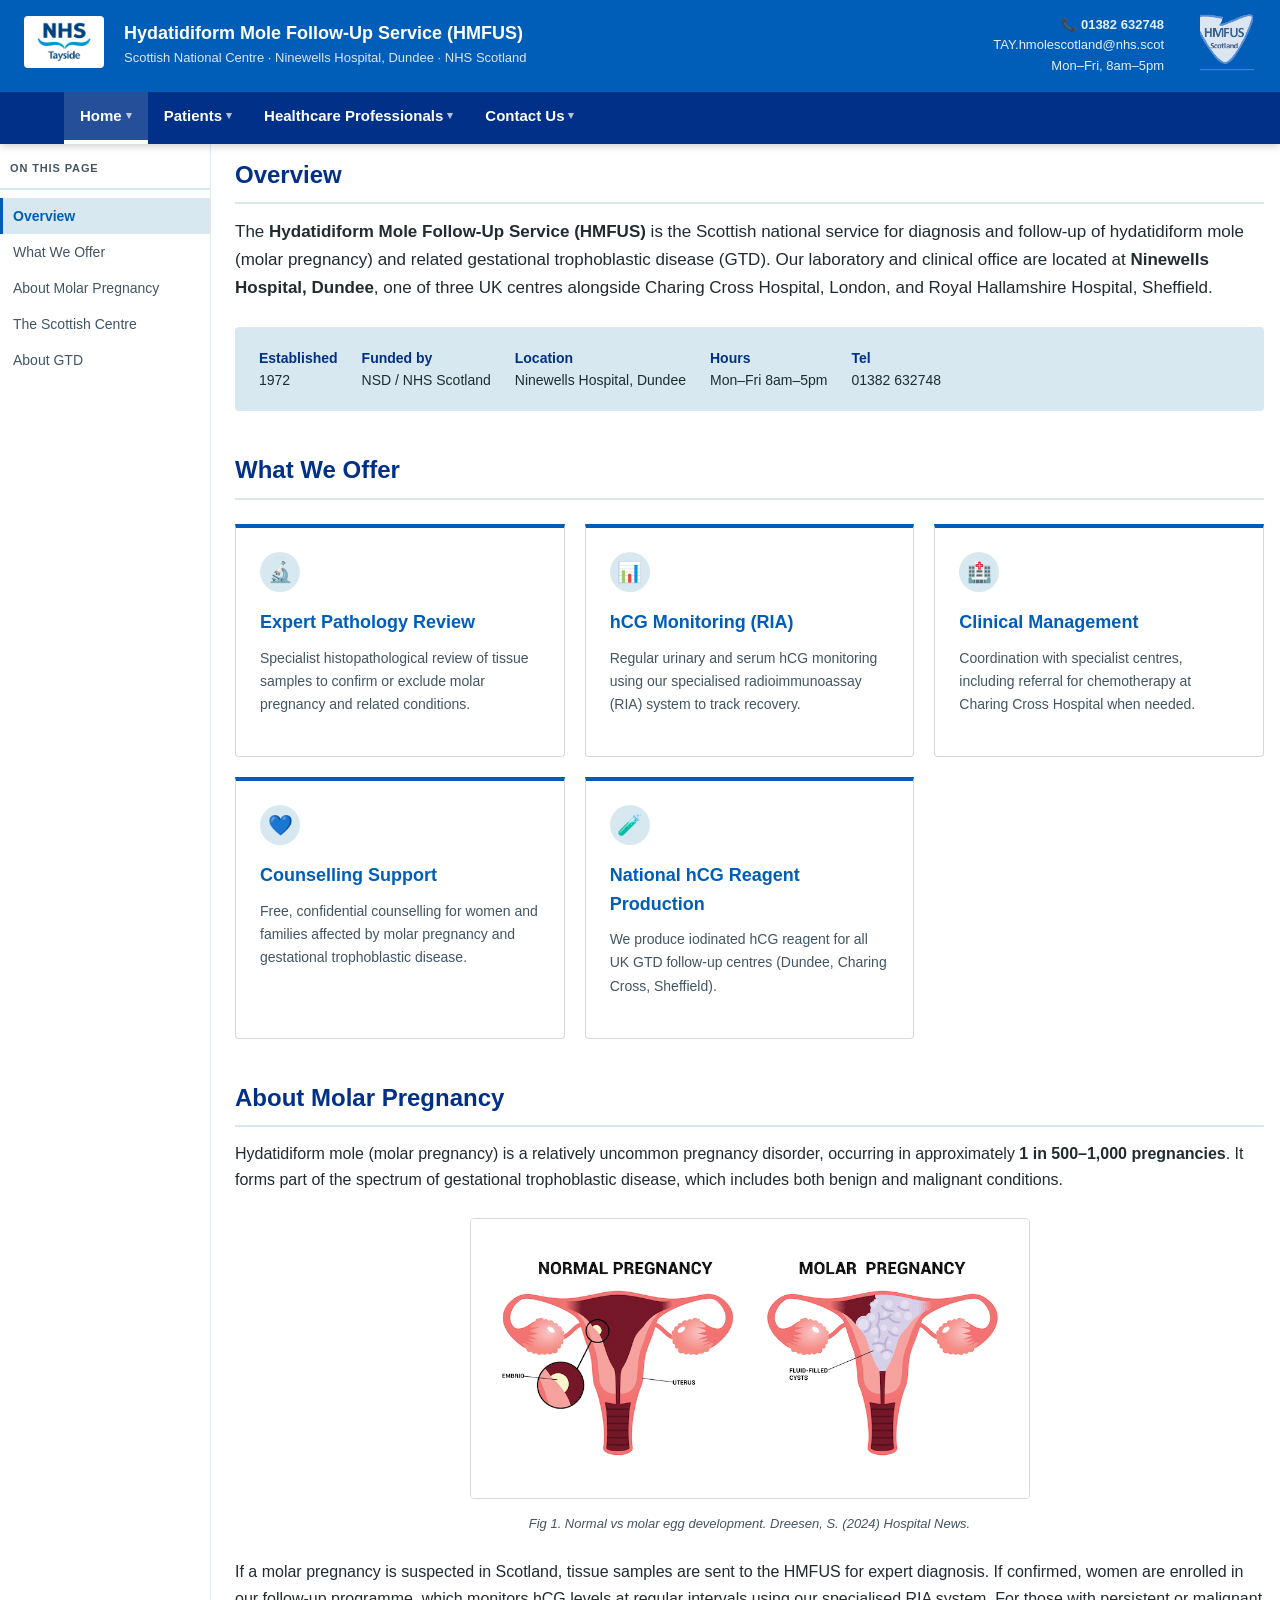
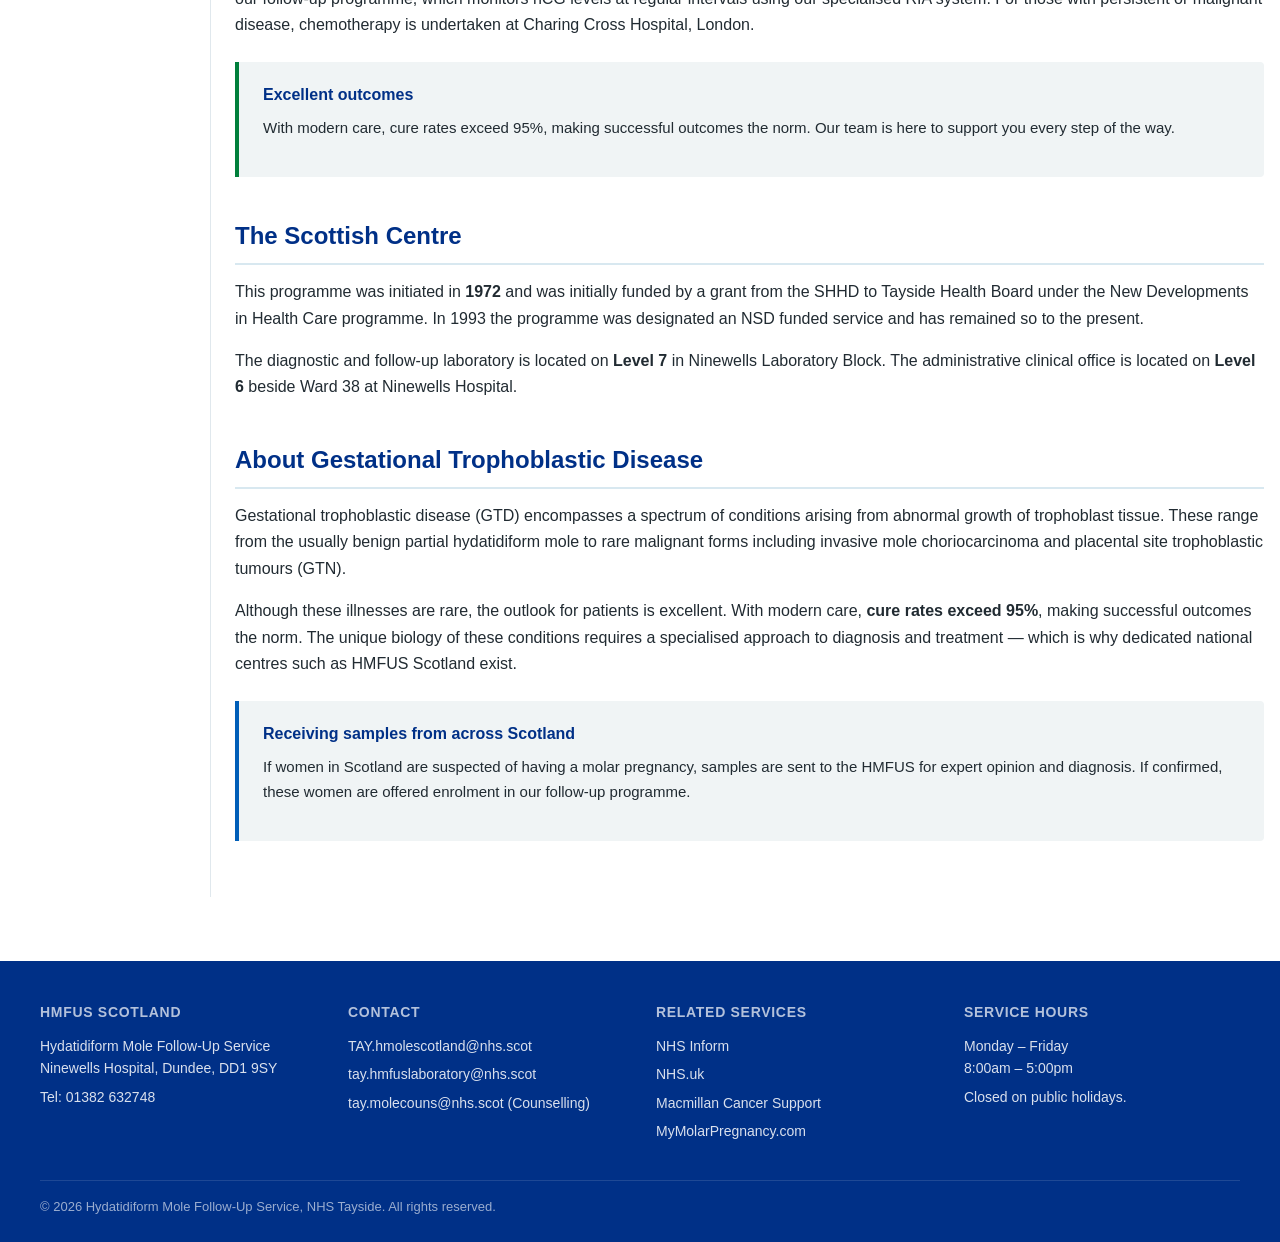
==== commit 61a025c4: "Update index.html" ====
--- a/index.html
+++ b/index.html
@@ -164,7 +164,7 @@
     <p>The diagnostic and follow-up laboratory is located on <strong>Level 7</strong> in Ninewells Laboratory Block. The administrative clinical office is located on <strong>Level 6</strong> beside Ward 38 at Ninewells Hospital.</p>
 
     <h2 id="gtd">About Gestational Trophoblastic Disease</h2>
-    <p>Gestational trophoblastic disease (GTD) encompasses a spectrum of conditions arising from abnormal growth of trophoblast tissue. These range from the usually benign partial hydatidiform mole to rare malignant forms including choriocarcinoma and placental site trophoblastic tumours.</p>
+    <p>Gestational trophoblastic disease (GTD) encompasses a spectrum of conditions arising from abnormal growth of trophoblast tissue. These range from the usually benign partial hydatidiform mole to rare malignant forms including invasive mole choriocarcinoma and placental site trophoblastic tumours (GTN).</p>
     <p>Although these illnesses are rare, the outlook for patients is excellent. With modern care, <strong>cure rates exceed 95%</strong>, making successful outcomes the norm. The unique biology of these conditions requires a specialised approach to diagnosis and treatment — which is why dedicated national centres such as HMFUS Scotland exist.</p>
 
     <div class="nhs-callout">
--- a/style.css
+++ b/style.css
@@ -32,6 +32,7 @@
   right: 0;
   z-index: 1000;
   box-shadow: 0 2px 8px rgba(0,0,0,0.2);
+  overflow: visible;
 }
 
 /* ── HERO BANNER (shared across all pages) ── */
@@ -77,10 +78,18 @@
 }
 .nhs-hero-banner__contact a { color: white; text-decoration: none; }
 .nhs-hero-banner__contact a:hover { text-decoration: underline; }
+.nhs-hero-banner__logo-right img {
+  height: 60px;
+  width: auto;
+  margin-left: 16px;
+}
 
 /* ── NAV ── */
 .nhs-nav {
   background: var(--nhs-dark-blue);
+  overflow: visible;
+  position: relative;
+  z-index: 1000;
 }
 .nhs-nav__inner {
   max-width: 1200px;
@@ -89,6 +98,7 @@
   display: flex;
   flex-wrap: wrap;
   gap: 0;
+  position: relative;
 }
 .nhs-nav a {
   color: white;
@@ -108,6 +118,56 @@
   background: rgba(255,255,255,0.15);
   border-bottom-color: white;
 }
+/* ── NAV DROPDOWNS ── */
+.nhs-nav__item {
+  position: relative;
+  display: inline-block;
+}
+.nhs-nav__item > a {
+  display: flex;
+  align-items: center;
+  gap: 4px;
+}
+.nav-arrow {
+  font-size: 11px;
+  opacity: 0.7;
+  transition: transform 0.2s;
+}
+.nhs-nav__item:hover .nav-arrow {
+  transform: rotate(180deg);
+}
+.nhs-nav__dropdown {
+  display: none;
+  position: absolute;
+  top: 100%;
+  left: 0;
+  min-width: 220px;
+  background: var(--nhs-dark-blue);
+  box-shadow: 0 4px 12px rgba(0,0,0,0.25);
+  z-index: 2000;
+  border-top: 2px solid rgba(255,255,255,0.2);
+}
+.nhs-nav__item:hover .nhs-nav__dropdown {
+  display: block;
+}
+.nhs-nav__dropdown a {
+  display: block;
+  padding: 10px 16px;
+  color: rgba(255,255,255,0.9);
+  text-decoration: none;
+  font-size: 14px;
+  font-weight: 400;
+  border-bottom: 1px solid rgba(255,255,255,0.08);
+  border-left: 3px solid transparent;
+  transition: background 0.12s, border-color 0.12s;
+  white-space: nowrap;
+}
+.nhs-nav__dropdown a:hover {
+  background: rgba(255,255,255,0.12);
+  border-left-color: white;
+  color: white;
+}
+
 
 /* Sub-nav for inner pages */
 .nhs-subnav {
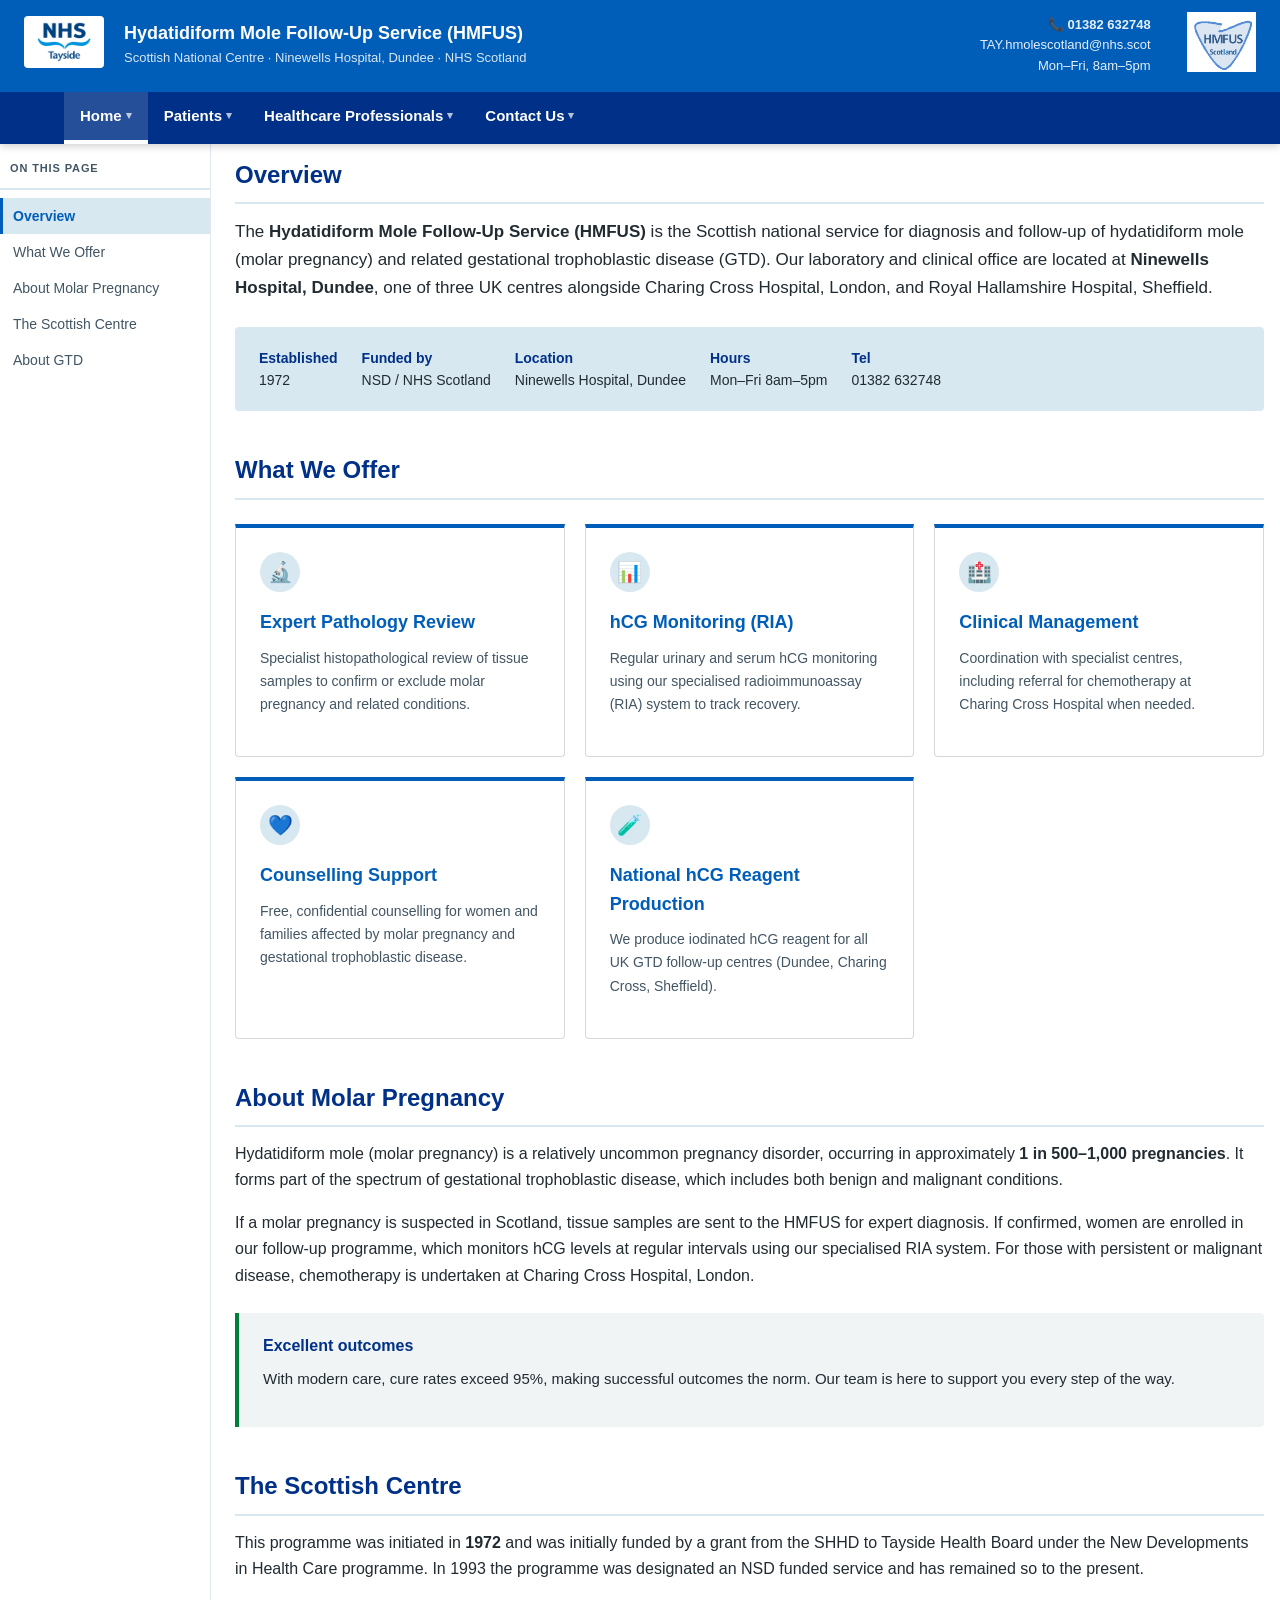
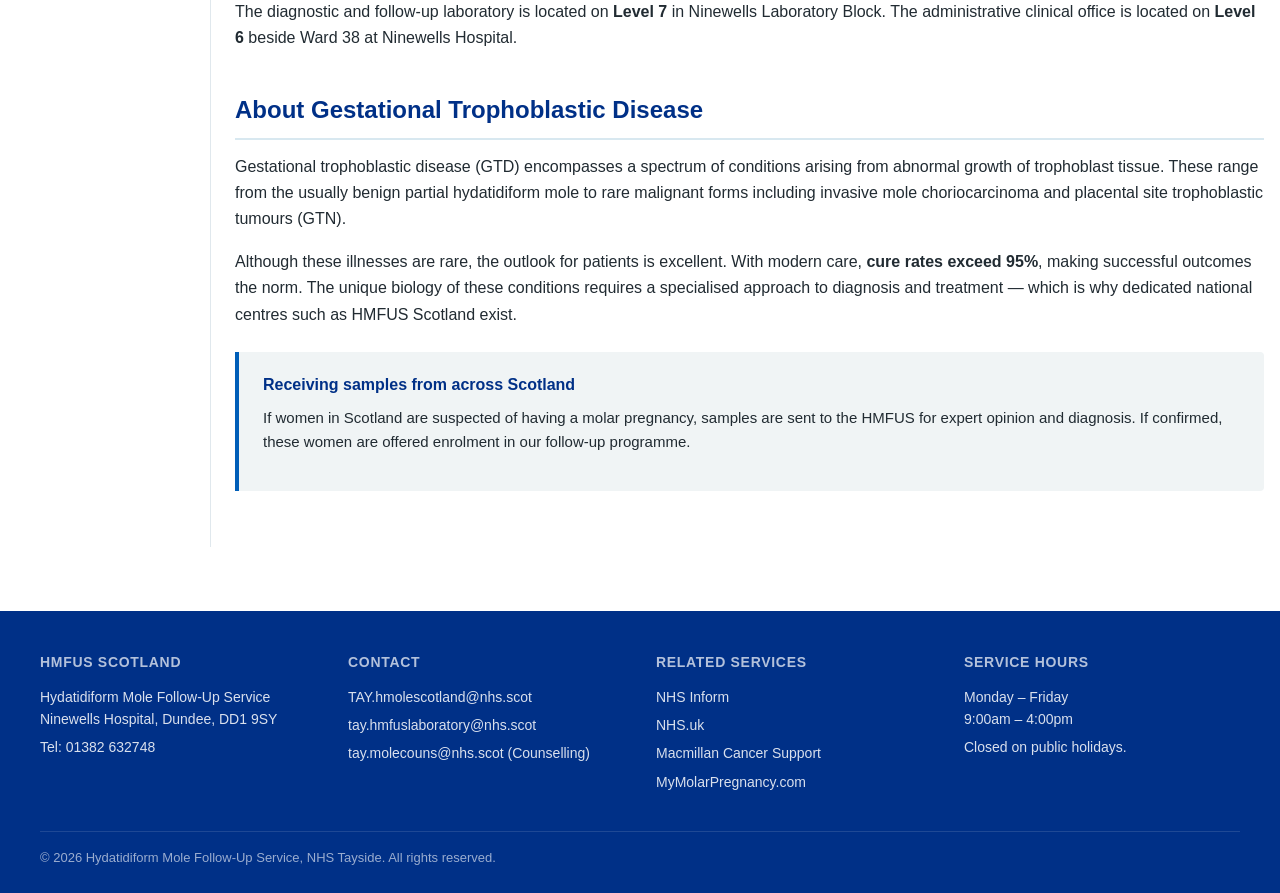
==== commit 36cb3f4f: "Update index.html" ====
--- a/index.html
+++ b/index.html
@@ -145,13 +145,6 @@
     <h2 id="about-molar">About Molar Pregnancy</h2>
     <p>Hydatidiform mole (molar pregnancy) is a relatively uncommon pregnancy disorder, occurring in approximately <strong>1 in 500–1,000 pregnancies</strong>. It forms part of the spectrum of gestational trophoblastic disease, which includes both benign and malignant conditions.</p>
 
-    <div class="nhs-image-block">
-      <figure>
-        <img src="images/image2.png" alt="Normal vs molar egg development diagram" style="max-width:560px;">
-        <figcaption>Fig 1. Normal vs molar egg development. <em>Dreesen, S. (2024) Hospital News.</em></figcaption>
-      </figure>
-    </div>
-
     <p>If a molar pregnancy is suspected in Scotland, tissue samples are sent to the HMFUS for expert diagnosis. If confirmed, women are enrolled in our follow-up programme, which monitors hCG levels at regular intervals using our specialised RIA system. For those with persistent or malignant disease, chemotherapy is undertaken at Charing Cross Hospital, London.</p>
 
     <div class="nhs-callout nhs-callout--green">
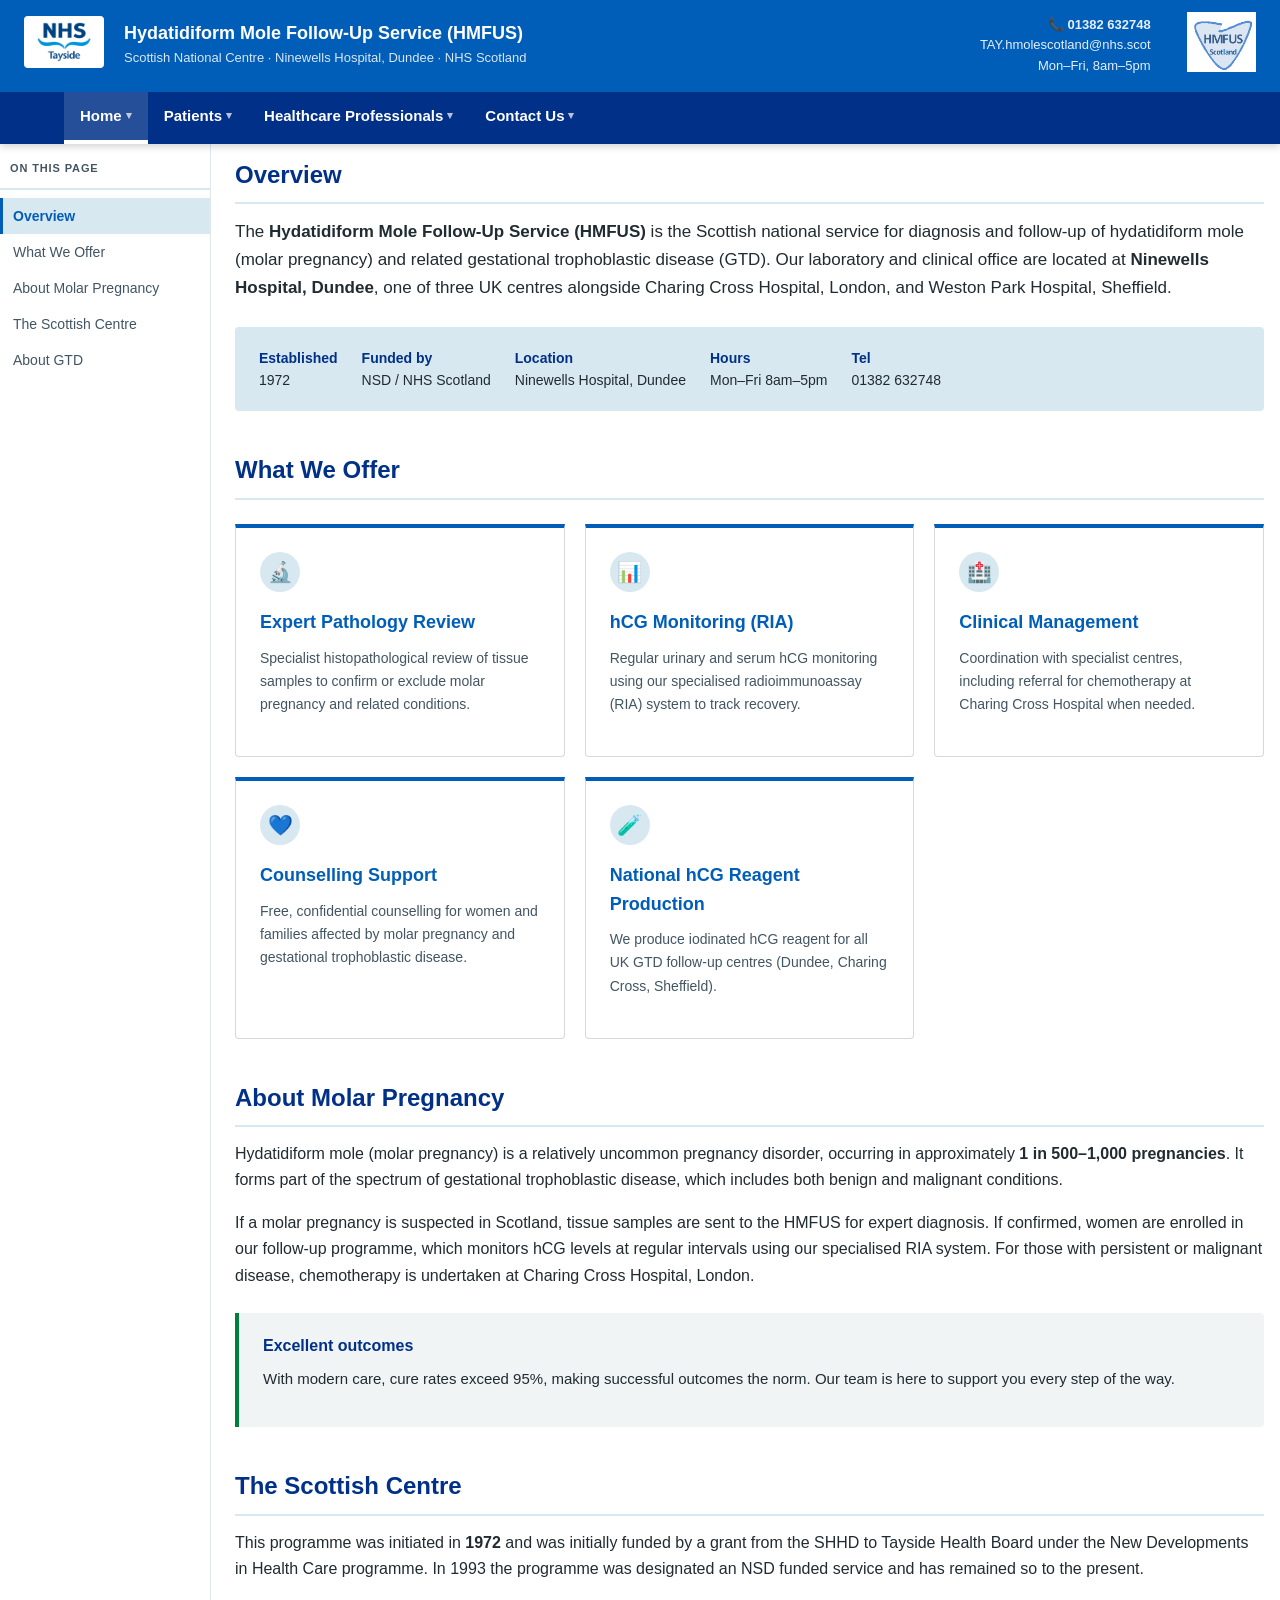
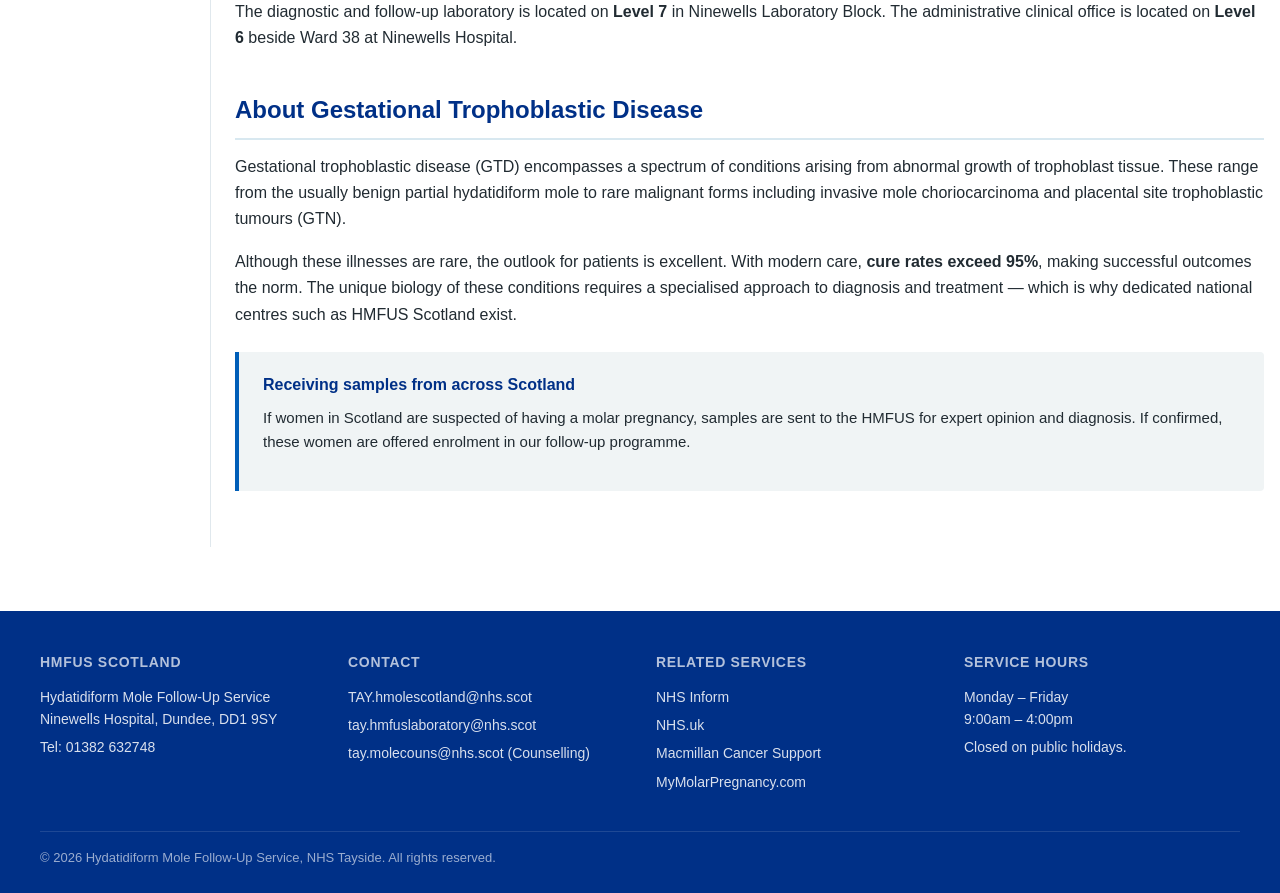
==== commit be203e96: "Update index.html" ====
--- a/index.html
+++ b/index.html
@@ -102,7 +102,7 @@
 
     <h2 id="overview">Overview</h2>
     <p style="font-size:17px;">
-      The <strong>Hydatidiform Mole Follow-Up Service (HMFUS)</strong> is the Scottish national service for diagnosis and follow-up of hydatidiform mole (molar pregnancy) and related gestational trophoblastic disease (GTD). Our laboratory and clinical office are located at <strong>Ninewells Hospital, Dundee</strong>, one of three UK centres alongside Charing Cross Hospital, London, and Royal Hallamshire Hospital, Sheffield.
+      The <strong>Hydatidiform Mole Follow-Up Service (HMFUS)</strong> is the Scottish national service for diagnosis and follow-up of hydatidiform mole (molar pregnancy) and related gestational trophoblastic disease (GTD). Our laboratory and clinical office are located at <strong>Ninewells Hospital, Dundee</strong>, one of three UK centres alongside Charing Cross Hospital, London, and Weston Park Hospital, Sheffield.
     </p>
 
     <div class="nhs-info-strip">
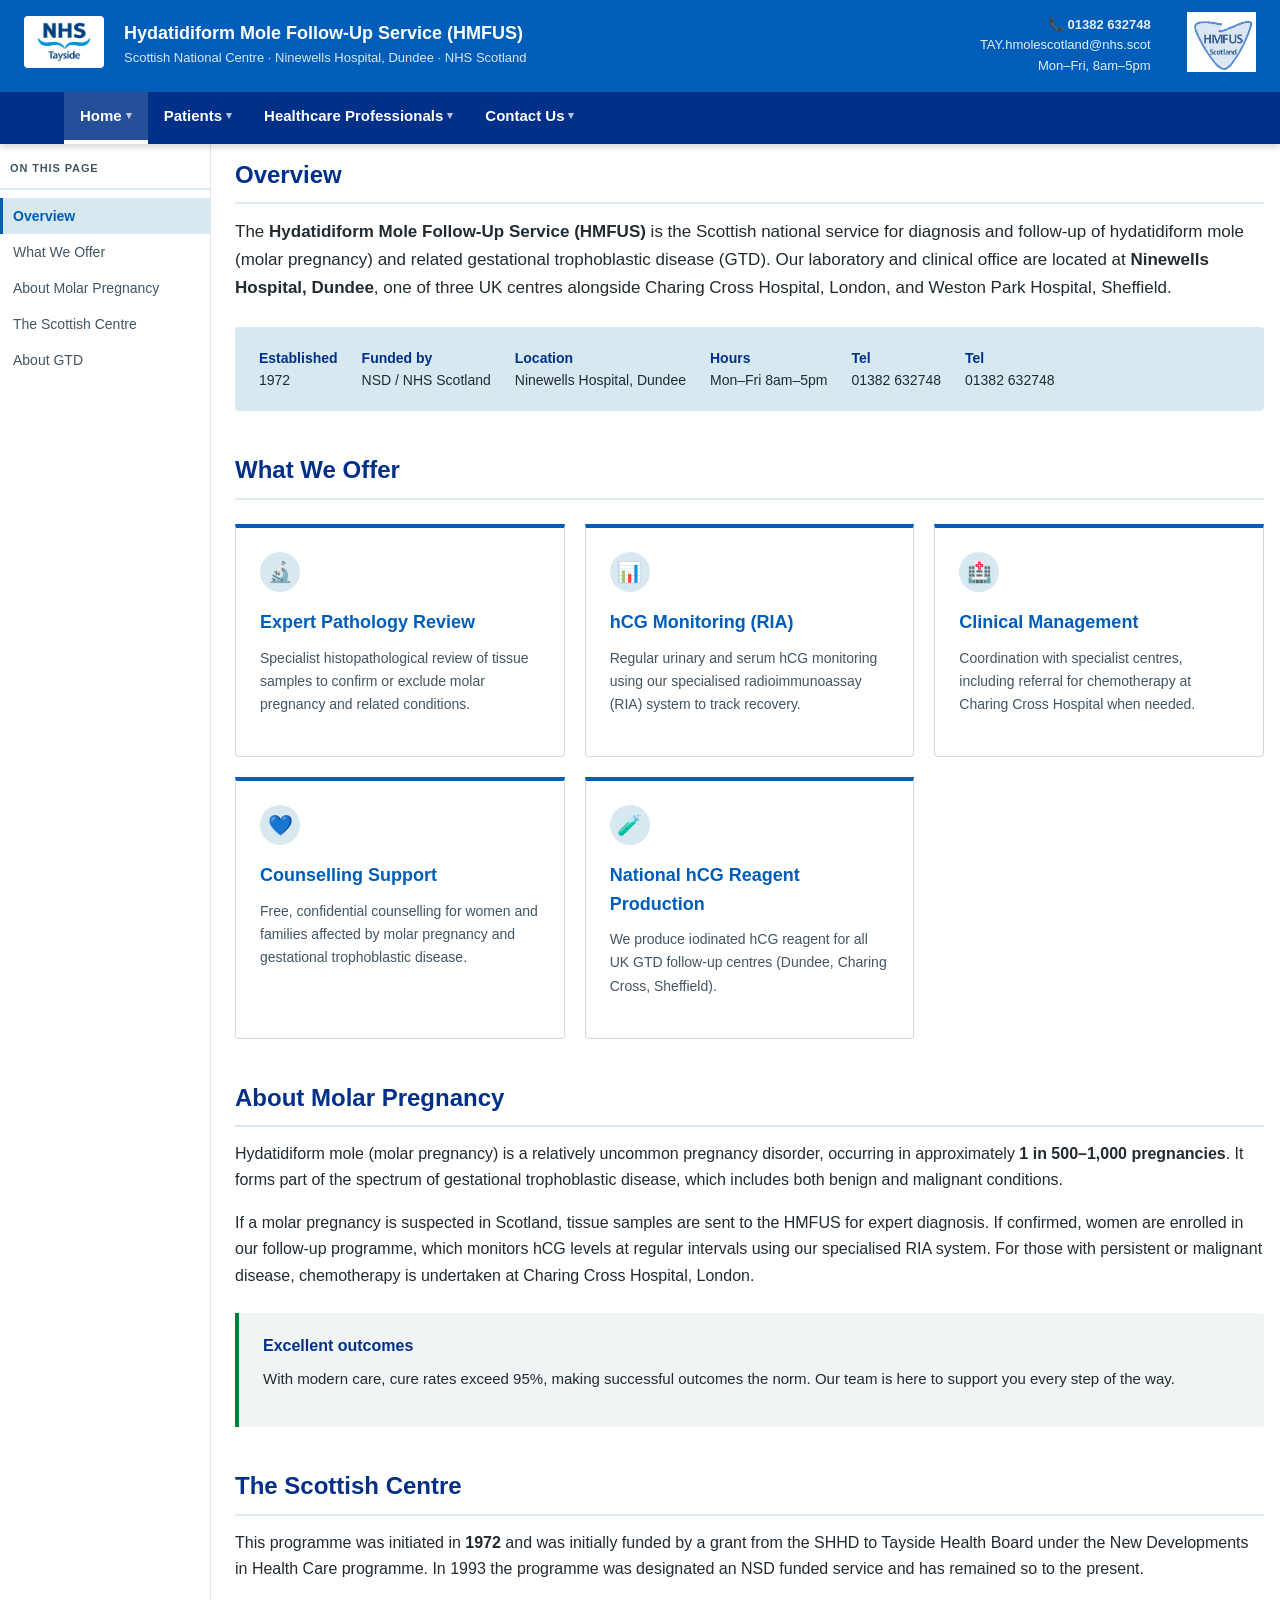
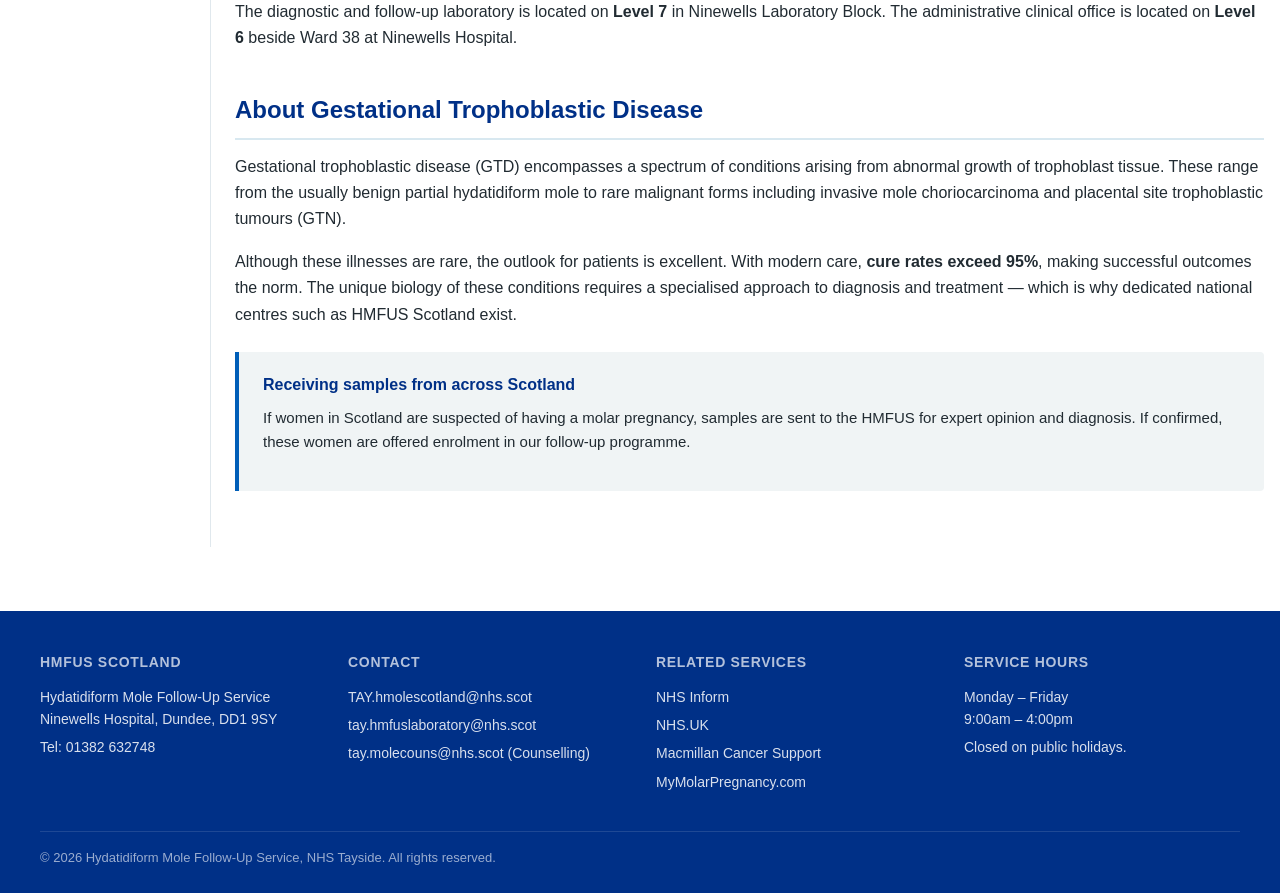
==== commit 7456f060: "Update index.html" ====
--- a/index.html
+++ b/index.html
@@ -111,6 +111,7 @@
       <div class="nhs-info-strip__item"><strong>Location</strong> Ninewells Hospital, Dundee</div>
       <div class="nhs-info-strip__item"><strong>Hours</strong> Mon–Fri 8am–5pm</div>
       <div class="nhs-info-strip__item"><strong>Tel</strong> 01382 632748</div>
+      <div class="nhs-info-strip__item"><strong>Tel</strong> 01382 632748</div>
     </div>
 
     <h2 id="what-we-offer">What We Offer</h2>
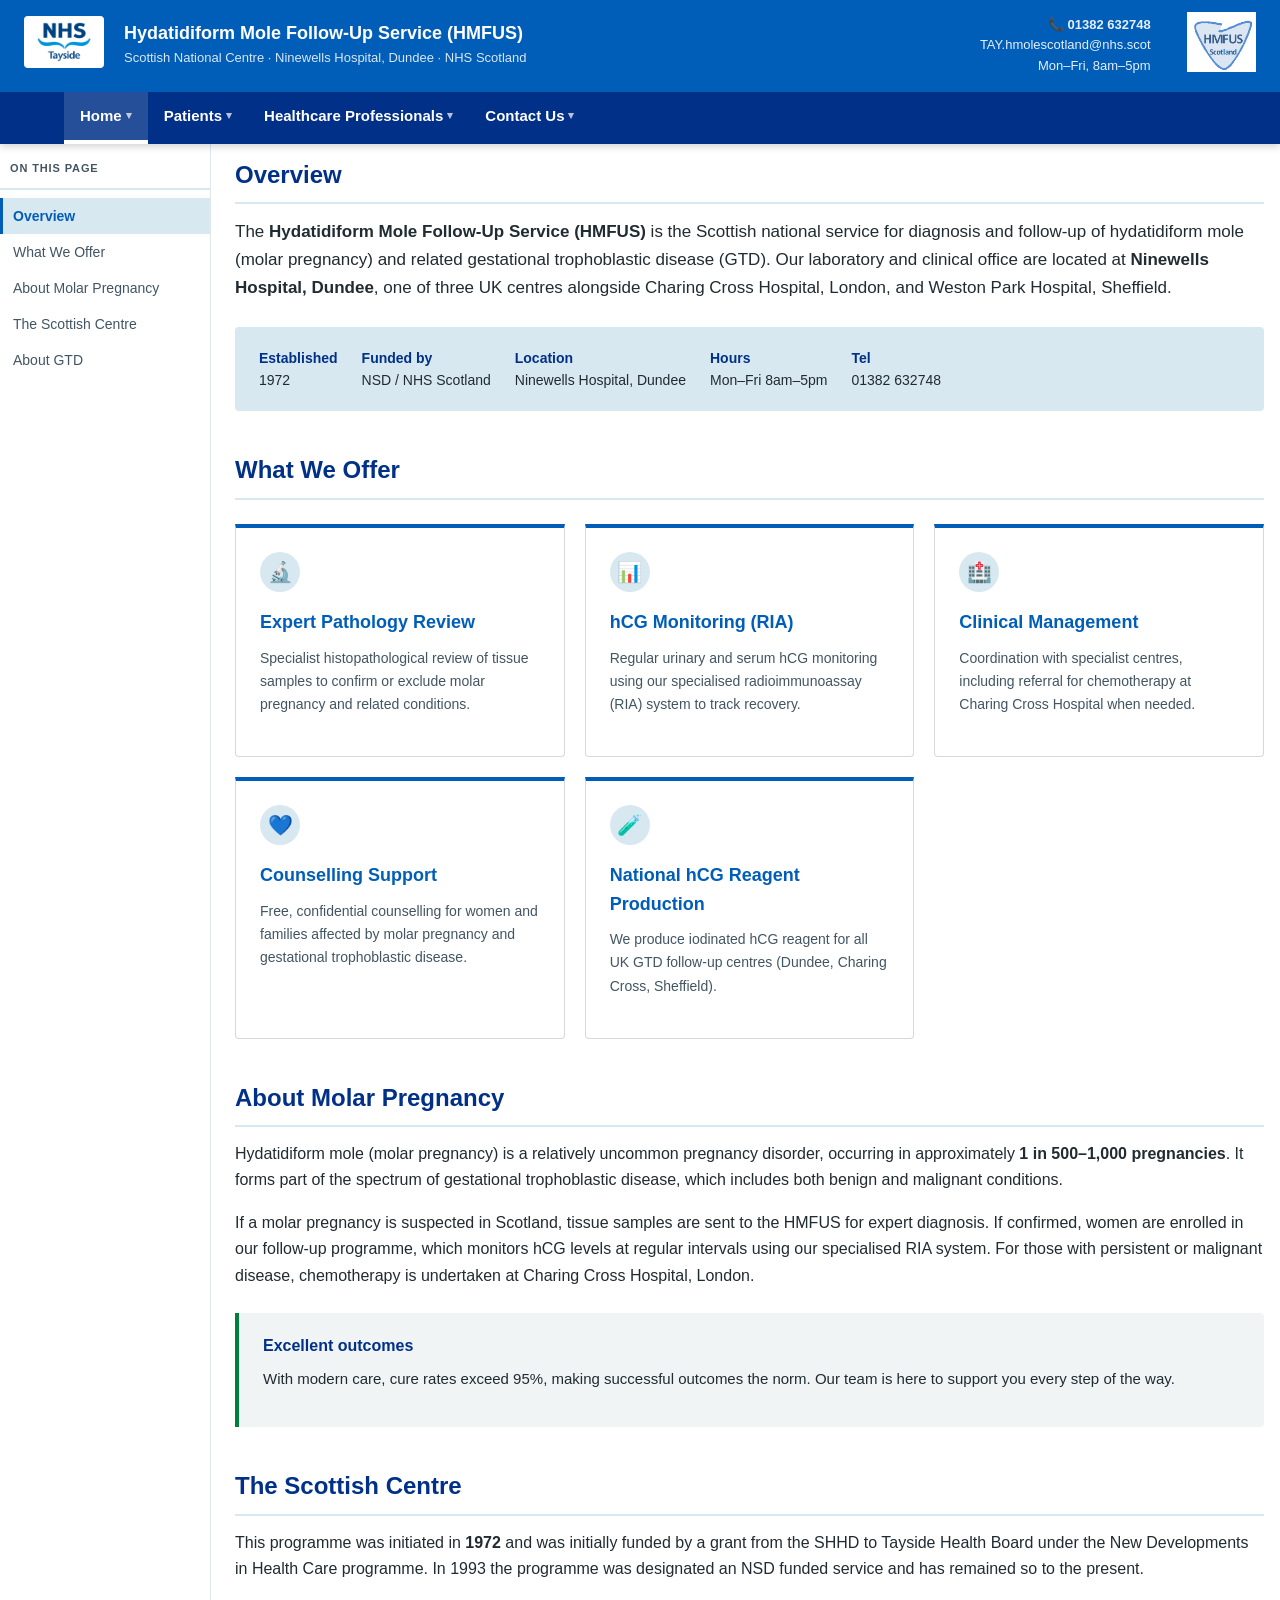
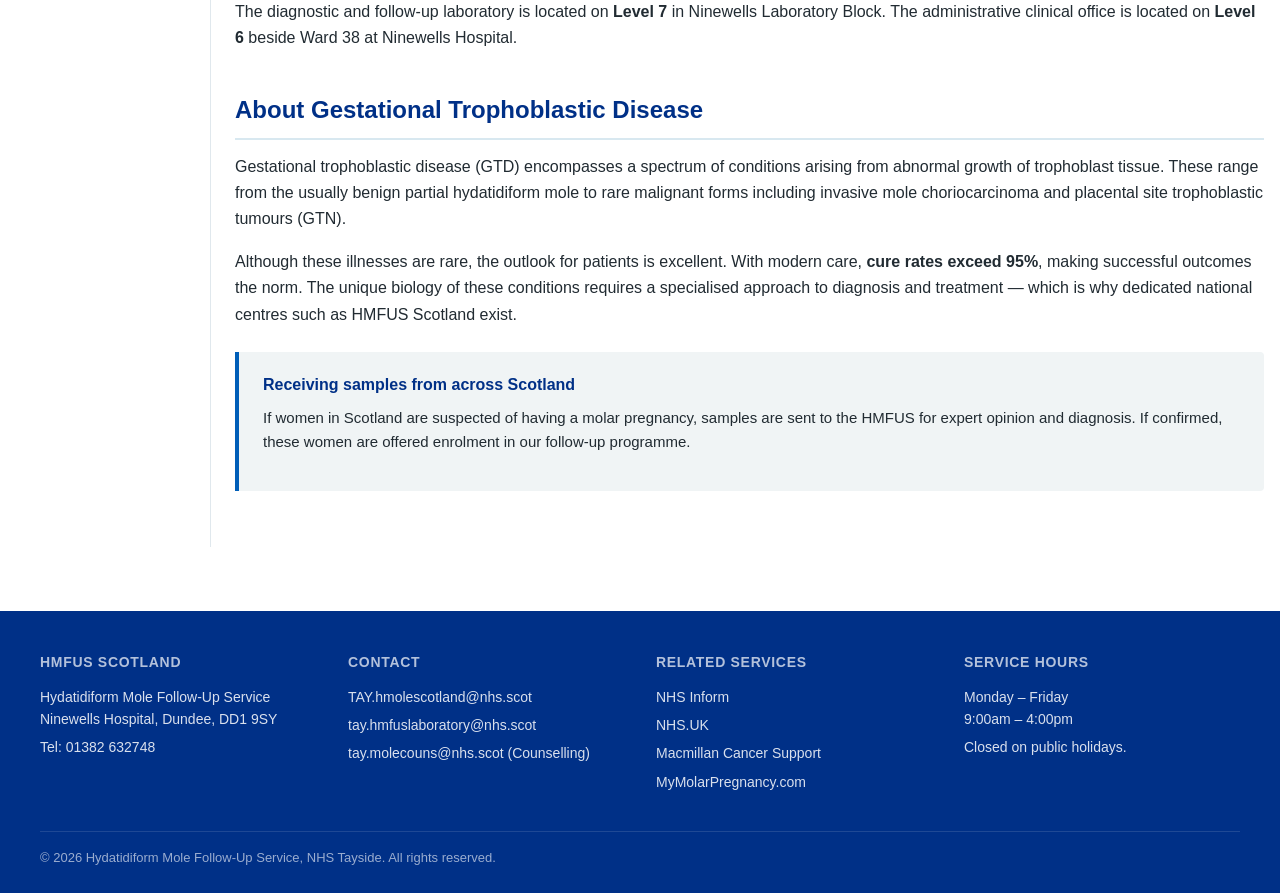
==== commit b65a54ef: "Update index.html" ====
--- a/index.html
+++ b/index.html
@@ -111,7 +111,6 @@
       <div class="nhs-info-strip__item"><strong>Location</strong> Ninewells Hospital, Dundee</div>
       <div class="nhs-info-strip__item"><strong>Hours</strong> Mon–Fri 8am–5pm</div>
       <div class="nhs-info-strip__item"><strong>Tel</strong> 01382 632748</div>
-      <div class="nhs-info-strip__item"><strong>Tel</strong> 01382 632748</div>
     </div>
 
     <h2 id="what-we-offer">What We Offer</h2>
